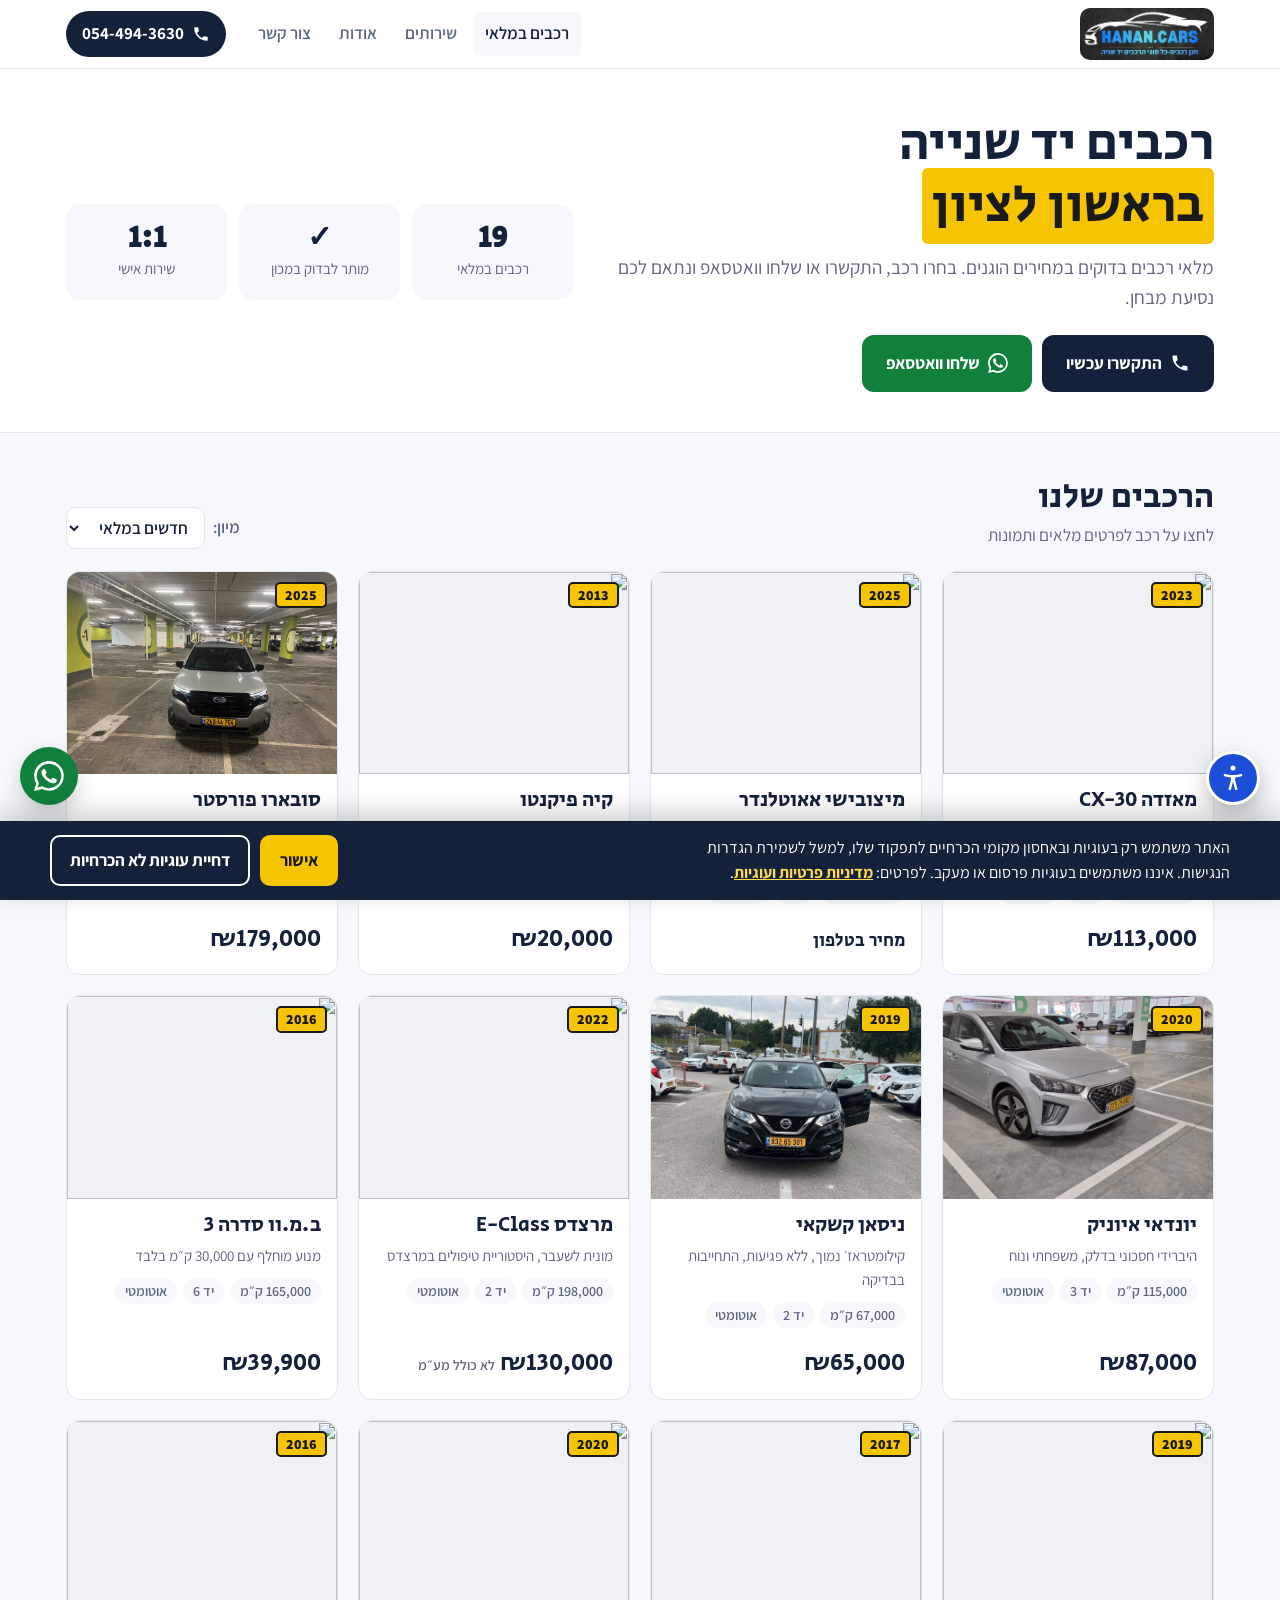
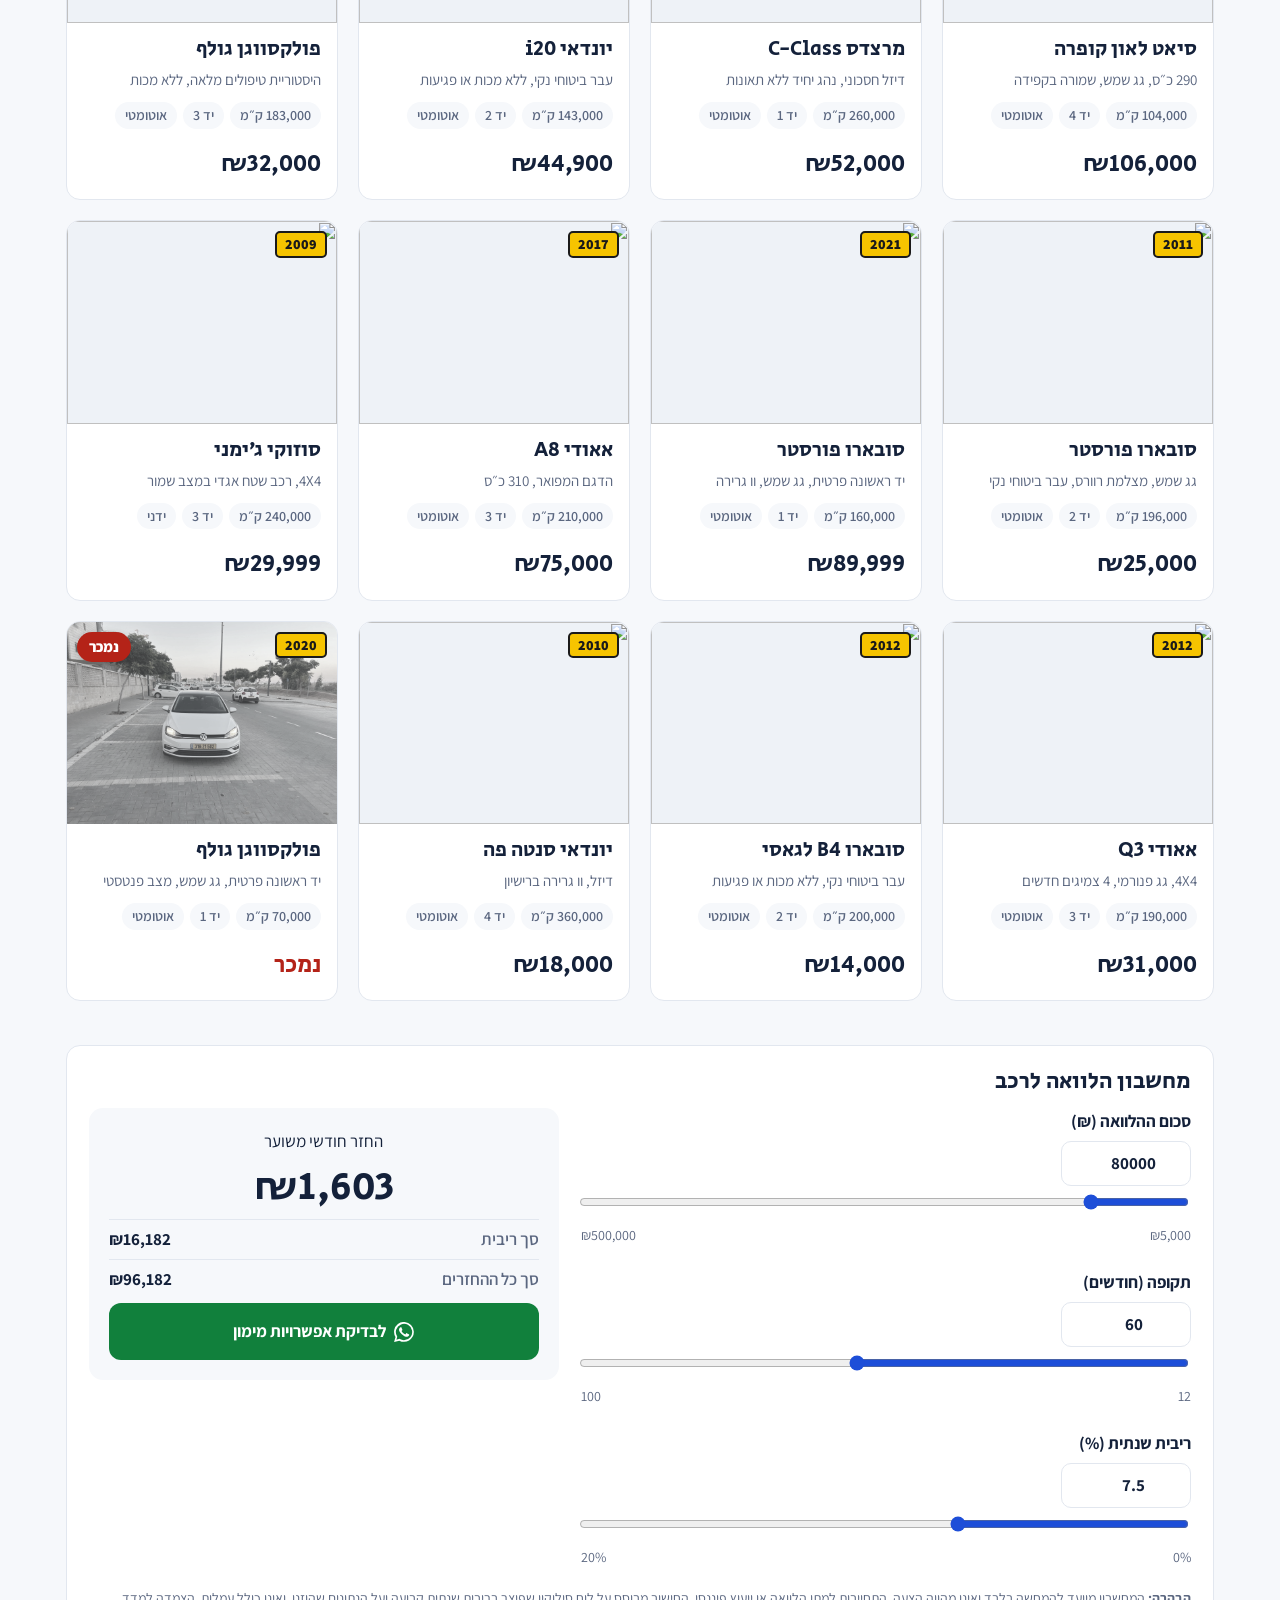
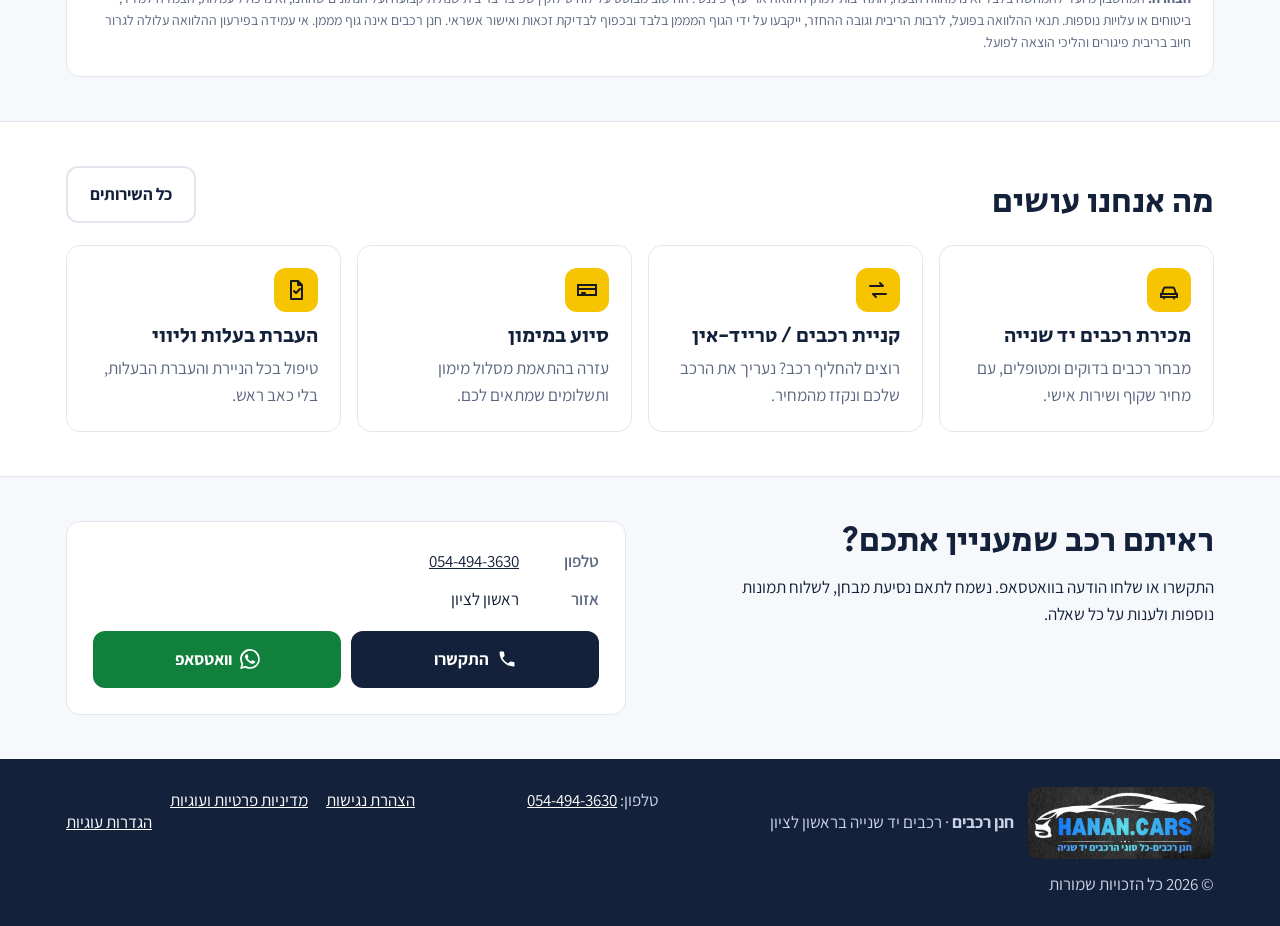
==== index.html @ 6c51843c "Sync with Yad2: add Mazda CX-30, Mitsubishi Outlander, Kia Picanto; Jimny photos; price updates; mar" ====
<!DOCTYPE html>
<html lang="he" dir="rtl">
<head>
<meta charset="utf-8">
<meta name="viewport" content="width=device-width, initial-scale=1, viewport-fit=cover">
<title>חנן רכבים</title>
<meta name="claude:viewport-fit-sides" content="cover">
<meta name="description" content="חנן רכבים – רכבים יד שנייה בראשון לציון. מלאי מתעדכן, מחירים הוגנים, שירות אישי. התקשרו 054-494-3630">
<link rel="preconnect" href="https://fonts.googleapis.com">
<link rel="preconnect" href="https://fonts.gstatic.com" crossorigin>
<link rel="stylesheet" href="https://fonts.googleapis.com/css2?family=Assistant:wght@400;600;700;800&family=Secular+One&display=swap">
<link rel="icon" href="images/icon.png">
<link rel="apple-touch-icon" href="images/icon.png">
<meta property="og:image" content="https://garagedoorconnect247.github.io/hanan-cars/images/logo.jpg">
<meta property="og:title" content="חנן רכבים – רכבים יד שנייה בראשון לציון">
<link rel="stylesheet" href="a11y.css?v=2">
<script>
/* החלת הגדרות נגישות שמורות לפני ציור הדף */
(function(){try{var s=JSON.parse(localStorage.getItem("hc-a11y")||"null");if(!s)return;var c=[];if(s.fs)c.push("a11y-fs-"+s.fs);if(s.color)c.push("a11y-"+s.color);["links","font","spacing","noanim","cursor"].forEach(function(k){if(s[k])c.push("a11y-"+k)});document.documentElement.className+=" "+c.join(" ");}catch(e){}})();
</script>
<style>
/* Layout: bright showroom — white lot, deep-blue text, Israeli-plate yellow as the one accent */
:root{
  --bg:#f6f8fb;
  --surface:#ffffff;
  --ink:#14213a;
  --muted:#5b6780;
  --line:#e2e7ef;
  --plate:#f6c400;
  --plate-ink:#1a1a1a;
  --blue:#1d4ed8;
  --wa:#11803c;
  --display:"Secular One","Assistant",Arial,sans-serif;
  --body:"Assistant",Arial,"Segoe UI",sans-serif;
  --radius:14px;
  color-scheme:light;
}
*{box-sizing:border-box}
html{scroll-behavior:smooth}
body{margin:0;background:var(--bg);color:var(--ink);font-family:var(--body);font-size:17px;line-height:1.6}
img{max-width:100%;display:block}
a{color:inherit}
.wrap{max-width:1180px;margin:0 auto;padding-left:max(16px,env(safe-area-inset-left,0px));padding-right:max(16px,env(safe-area-inset-right,0px))}
h1,h2,h3{font-family:var(--display);font-weight:400;line-height:1.2;text-wrap:balance;margin:0}
:focus-visible{outline:3px solid var(--blue);outline-offset:2px;border-radius:6px}

/* Header */
body::before{content:"";position:fixed;inset:0 0 auto;height:env(safe-area-inset-top,0px);z-index:30;background:var(--surface)}
.top{position:sticky;top:env(safe-area-inset-top,0px);z-index:20;background:var(--surface);border-bottom:1px solid var(--line)}
.top .wrap{display:flex;align-items:center;gap:20px;padding-block:8px}
.logo{display:flex;align-items:center;gap:10px;text-decoration:none}
.logo-img{height:52px;width:auto;border-radius:10px;display:block}
.foot-logo{height:72px;width:auto;border-radius:10px;display:block}
@media (max-width:420px){.logo-img{height:44px}}
.logo-mark{background:var(--plate);color:var(--plate-ink);border:2px solid var(--plate-ink);border-radius:6px;font-family:var(--display);font-size:20px;padding:2px 10px;line-height:1.3}
.logo-text{font-family:var(--display);font-size:22px}
nav.menu{display:flex;gap:4px;margin-inline-start:auto}
nav.menu a{text-decoration:none;padding:8px 12px;border-radius:8px;font-weight:600;color:var(--muted)}
nav.menu a:hover,nav.menu a.on{color:var(--ink);background:var(--bg)}
.top-call{display:inline-flex;align-items:center;gap:8px;text-decoration:none;font-weight:700;background:var(--ink);color:#fff;padding:9px 16px;border-radius:999px;white-space:nowrap}
.top-call span{direction:ltr;unicode-bidi:isolate}
@media (max-width:820px){
  nav.menu{display:none}
  .top-call{margin-inline-start:auto}
}

/* Mobile bottom nav */
.mnav{display:none}
@media (max-width:820px){
  .mnav{display:flex;position:fixed;inset:auto 0 0 0;z-index:20;background:var(--surface);border-top:1px solid var(--line);padding:8px max(12px,env(safe-area-inset-right,0px)) calc(8px + env(safe-area-inset-bottom,0px)) max(12px,env(safe-area-inset-left,0px));gap:8px}
  .mnav a{flex:1;text-align:center;text-decoration:none;font-weight:700;padding:11px 6px;border-radius:10px}
  body{padding-bottom:76px}
  .float-wa{display:none!important}
}

/* Buttons */
.btn{display:inline-flex;align-items:center;justify-content:center;gap:8px;font:inherit;font-weight:700;text-decoration:none;border-radius:12px;padding:13px 22px;border:2px solid transparent;cursor:pointer}
.btn-call{background:var(--ink);color:#fff}
.btn-wa{background:var(--wa);color:#fff}
.btn-ghost{border-color:var(--line);background:var(--surface)}
.btn svg{width:20px;height:20px;flex:none}

/* Hero */
.hero{background:var(--surface);border-bottom:1px solid var(--line)}
.hero .wrap{padding-block:44px 40px;display:grid;grid-template-columns:1.2fr 1fr;gap:32px;align-items:center}
.hero h1{font-size:clamp(32px,5vw,52px)}
.hero h1 mark{background:var(--plate);color:var(--plate-ink);padding:0 10px;border-radius:6px;box-decoration-break:clone;-webkit-box-decoration-break:clone}
.hero p{color:var(--muted);font-size:19px;max-width:34em;margin:14px 0 22px}
.hero-actions{display:flex;flex-wrap:wrap;gap:10px}
.facts{display:grid;grid-template-columns:repeat(3,1fr);gap:12px}
.fact{background:var(--bg);border-radius:var(--radius);padding:18px 14px;text-align:center}
.fact b{display:block;font-family:var(--display);font-size:30px;line-height:1.1}
.fact span{color:var(--muted);font-size:15px}
@media (max-width:820px){.hero .wrap{grid-template-columns:1fr;padding-block:28px}}

/* Section heads */
.sec{padding-block:44px}
.sec-head{display:flex;align-items:end;justify-content:space-between;gap:16px;flex-wrap:wrap;margin-bottom:22px}
.sec-head h2{font-size:clamp(26px,3.4vw,34px)}
.sec-head p{margin:4px 0 0;color:var(--muted)}
.sort{display:flex;align-items:center;gap:8px;color:var(--muted);font-weight:600}
.sort select{font:inherit;padding:8px 12px;border-radius:10px;border:1px solid var(--line);background:var(--surface);color:var(--ink)}

/* Car grid */
.grid{display:grid;grid-template-columns:repeat(auto-fill,minmax(270px,1fr));gap:20px}
.card{background:var(--surface);border:1px solid var(--line);border-radius:var(--radius);overflow:hidden;text-decoration:none;display:flex;flex-direction:column;transition:transform .15s,box-shadow .15s}
.card:hover{transform:translateY(-3px);box-shadow:0 12px 28px rgba(20,33,58,.10)}
.card-img{aspect-ratio:4/3;background:#eef2f7;position:relative;overflow:hidden}
.card-img img,.card-img svg{width:100%;height:100%;object-fit:cover}
.card-year{position:absolute;top:10px;right:10px;background:var(--plate);color:var(--plate-ink);border:2px solid var(--plate-ink);border-radius:5px;font-weight:800;font-size:14px;padding:0 8px}
.card-body{padding:14px 16px 16px;display:flex;flex-direction:column;gap:6px;flex:1}
.card h3{font-size:21px}
.card .short{color:var(--muted);font-size:15px;margin:0}
.card.sold .card-img img{filter:grayscale(.85);opacity:.75}
.sold-tag{position:absolute;top:10px;left:10px;background:#b42318;color:#fff;font-weight:800;font-size:15px;padding:3px 12px;border-radius:999px;box-shadow:0 2px 8px rgba(0,0,0,.2)}
.card.sold .price{color:#b42318}
.sold-banner{background:#fdecea;border:1px solid #f5c2bd;color:#7a1a12;border-radius:var(--radius);padding:14px 18px;font-weight:700;margin:0 0 16px}
.sold-banner a{color:inherit}
.specs-line{display:flex;flex-wrap:wrap;gap:6px;margin:4px 0}
.chip{background:var(--bg);border-radius:999px;padding:2px 10px;font-size:14px;font-weight:600;color:var(--muted)}
.price{font-family:var(--display);font-size:24px;margin-top:auto;padding-top:6px;font-variant-numeric:tabular-nums}
.price small{font-family:var(--body);font-size:14px;color:var(--muted);font-weight:600}

/* Services */
.svc{display:grid;grid-template-columns:repeat(auto-fit,minmax(230px,1fr));gap:16px}
.svc-item{background:var(--surface);border:1px solid var(--line);border-radius:var(--radius);padding:22px}
.svc-item h3{font-size:21px;margin-bottom:6px}
.svc-item p{margin:0;color:var(--muted)}
.svc-ico{width:44px;height:44px;border-radius:12px;background:var(--plate);display:grid;place-items:center;margin-bottom:12px}
.svc-ico svg{width:24px;height:24px}

/* About / contact */
.split{display:grid;grid-template-columns:1fr 1fr;gap:28px;align-items:start}
.split > *{min-width:0}
.panel{background:var(--surface);border:1px solid var(--line);border-radius:var(--radius);padding:26px}
.prose p{margin:0 0 14px;max-width:62ch}
.contact-list{list-style:none;margin:0 0 18px;padding:0;display:grid;gap:10px}
.contact-list li{display:flex;gap:10px;align-items:center}
.contact-list b{min-width:70px;color:var(--muted);font-weight:600}
.ltr{direction:ltr;unicode-bidi:isolate}
@media (max-width:820px){.split{grid-template-columns:1fr}}

/* Car page */
.crumbs{padding-block:18px 0;color:var(--muted);font-weight:600}
.crumbs a{text-decoration:underline;color:var(--blue)}
.car-actions{display:grid;grid-template-columns:1fr 1fr;gap:10px}
/* Gallery collage: big photo + two stacked */
.collage{display:grid;grid-template-columns:2fr 1fr;grid-template-rows:1fr 1fr;gap:8px;margin-top:14px;aspect-ratio:2.6/1;max-width:100%}
.collage button{border:0;padding:0;margin:0;border-radius:var(--radius);overflow:hidden;background:#eef2f7;cursor:zoom-in;position:relative;min-height:0}
.collage button:first-child{grid-row:1 / span 2}
.collage img,.collage svg{width:100%;height:100%;object-fit:cover}
.collage.one{grid-template-columns:1fr;grid-template-rows:1fr;aspect-ratio:16/9}
.collage.one button:first-child{grid-row:auto}
.collage.two{grid-template-rows:1fr}
.collage.two button:first-child{grid-row:auto}
.show-all{position:absolute;bottom:10px;right:10px;background:rgba(20,33,58,.85);color:#fff;font-weight:700;font-size:15px;padding:5px 12px;border-radius:8px}
@media (max-width:700px){
  .collage{grid-template-columns:1fr;grid-template-rows:auto;aspect-ratio:auto}
  .collage button:first-child{grid-row:auto;aspect-ratio:4/3}
  .collage button:not(:first-child){display:none}
  .collage .show-all{display:block}
}
/* Car layout */
.car{display:grid;grid-template-columns:minmax(0,1fr) 360px;gap:32px;padding-block:24px 56px;align-items:start}
.car > *{min-width:0}
.car-main{display:grid;gap:22px}
.car-title h1{font-size:clamp(28px,3.6vw,38px)}
.car-title p{margin:2px 0 0;font-size:19px;color:var(--muted)}
.keystats{display:grid;grid-template-columns:repeat(3,1fr);background:var(--surface);border:1px solid var(--line);border-radius:var(--radius);overflow:hidden}
.keystat{padding:16px 18px;border-inline-start:1px solid var(--line)}
.keystat:first-child{border-inline-start:0}
.keystat span{display:block;color:var(--muted);font-weight:600;font-size:15px}
.keystat b{display:block;font-size:24px;font-variant-numeric:tabular-nums}
.keystat small{color:var(--muted);font-size:14px}
.block{background:var(--surface);border:1px solid var(--line);border-radius:var(--radius);padding:22px}
.block h2{font-size:23px;margin-bottom:12px}
.desc p{margin:0;max-width:66ch;white-space:pre-line}
.perks{display:grid;gap:16px}
.perk{display:grid;grid-template-columns:44px 1fr;gap:12px;align-items:start}
.perk-ico{width:44px;height:44px;border-radius:12px;background:var(--plate);display:grid;place-items:center}
.perk-ico svg{width:22px;height:22px}
.perk b{display:block}
.perk p{margin:0;color:var(--muted)}
.details{display:grid;grid-template-columns:1fr 1fr;column-gap:32px}
.details div{display:flex;justify-content:space-between;gap:12px;padding:10px 0;border-bottom:1px solid var(--line);font-variant-numeric:tabular-nums}
.details dt{color:var(--muted);font-weight:600}
.details dd{margin:0;font-weight:700;text-align:end}
@media (max-width:560px){.details{grid-template-columns:1fr}.keystat{padding:12px}.keystat b{font-size:20px}}
.car-side{position:sticky;top:calc(env(safe-area-inset-top,0px) + 84px);display:grid;gap:14px;background:var(--surface);border:1px solid var(--line);border-radius:var(--radius);padding:24px;box-shadow:0 10px 30px rgba(20,33,58,.08)}
.car-price{font-family:var(--display);font-size:40px;line-height:1.1;font-variant-numeric:tabular-nums}
.car-side .btn{width:100%}
.dealer-line{text-align:center;color:var(--muted);font-weight:600;padding-top:6px;border-top:1px solid var(--line)}
@media (max-width:900px){.car{grid-template-columns:1fr}.car-side{position:static;order:-1}}
/* Loan calculator */
.calc{display:grid;grid-template-columns:minmax(0,1.3fr) minmax(0,1fr);gap:22px;align-items:start}
.calc-fields{display:grid;gap:18px}
.calc-field label{display:flex;justify-content:space-between;align-items:baseline;gap:10px;font-weight:700;margin-bottom:6px}
.calc-field .num{display:flex;align-items:center;gap:6px}
.calc-field input[type=number]{font:inherit;font-weight:700;width:130px;padding:8px 10px;border:1px solid var(--line);border-radius:10px;background:var(--surface);color:var(--ink);text-align:center;font-variant-numeric:tabular-nums}
.calc-field input[type=range]{width:100%;accent-color:var(--blue);height:28px}
.calc-field .range-ends{display:flex;justify-content:space-between;color:var(--muted);font-size:14px;font-variant-numeric:tabular-nums}
.calc-out{background:var(--bg);border-radius:var(--radius);padding:20px;display:grid;gap:10px;text-align:center}
.calc-out .big{font-family:var(--display);font-size:40px;line-height:1.1;font-variant-numeric:tabular-nums}
.calc-out dl{margin:0;display:grid;gap:6px;text-align:start}
.calc-out dl div{display:flex;justify-content:space-between;gap:10px;border-top:1px solid var(--line);padding-top:6px;font-variant-numeric:tabular-nums}
.calc-out dt{color:var(--muted);font-weight:600}
.calc-out dd{margin:0;font-weight:700}
.calc-note{margin:14px 0 0;color:var(--muted);font-size:14px;line-height:1.6;max-width:none}
.calc-err{color:#b42318;font-weight:700;font-size:15px;margin:4px 0 0}
@media (max-width:760px){.calc{grid-template-columns:1fr}}
/* Lightbox */
.lb{position:fixed;inset:0;z-index:50;background:rgba(8,12,22,.94);display:grid;grid-template-rows:auto 1fr auto;padding:calc(10px + env(safe-area-inset-top,0px)) max(10px,env(safe-area-inset-right,0px)) calc(10px + env(safe-area-inset-bottom,0px)) max(10px,env(safe-area-inset-left,0px));color:#fff}
.lb-top{display:flex;justify-content:space-between;align-items:center;font-weight:700}
.lb-stage{display:flex;align-items:center;justify-content:center;min-height:0;position:relative}
.lb-stage img{max-height:100%;max-width:100%;object-fit:contain;border-radius:8px}
.lb button{font:inherit;color:#fff;background:rgba(255,255,255,.14);border:0;border-radius:999px;cursor:pointer}
.lb-close{width:44px;height:44px;font-size:24px}
.lb-nav{position:absolute;top:50%;transform:translateY(-50%);width:48px;height:48px;font-size:26px}
.lb-prev{right:6px}.lb-next{left:6px}

.float-wa{position:fixed;bottom:calc(20px + env(safe-area-inset-bottom,0px));left:calc(20px + env(safe-area-inset-left,0px));z-index:15;width:58px;height:58px;border-radius:50%;background:var(--wa);display:grid;place-items:center;box-shadow:0 8px 20px rgba(0,0,0,.18)}
.float-wa svg{width:30px;height:30px}

footer{background:var(--ink);color:#c9d3e6}
footer .wrap{padding-block:28px;display:flex;flex-wrap:wrap;gap:12px 28px;justify-content:space-between}
footer a{color:#fff}
.empty{background:var(--surface);border:1px dashed var(--line);border-radius:var(--radius);padding:30px;text-align:center;color:var(--muted)}

@media (prefers-reduced-motion:reduce){*{transition:none!important;scroll-behavior:auto!important}}
</style>
</head>
<body>
<a class="skip-link" href="#app">דלג לתוכן הראשי</a>
<div id="liveRegion" class="sr-only" aria-live="polite" aria-atomic="true"></div>

<header class="top">
  <div class="wrap">
    <a class="logo" href="#home" aria-label="חנן רכבים – דף הבית">
      <img class="logo-img" src="images/logo.jpg" alt="חנן רכבים – HANAN.CARS" width="1160" height="450">
    </a>
    <nav class="menu" aria-label="תפריט ראשי">
      <a href="#home" data-nav="home">רכבים במלאי</a>
      <a href="#services" data-nav="services">שירותים</a>
      <a href="#about" data-nav="about">אודות</a>
      <a href="#contact" data-nav="contact">צור קשר</a>
    </nav>
    <a class="top-call" id="topCall" href="#" aria-label="התקשרו אלינו">
      <svg viewBox="0 0 24 24" width="18" height="18" fill="currentColor" aria-hidden="true"><path d="M6.6 10.8a15.1 15.1 0 0 0 6.6 6.6l2.2-2.2a1 1 0 0 1 1-.25 11.4 11.4 0 0 0 3.6.57 1 1 0 0 1 1 1V20a1 1 0 0 1-1 1A17 17 0 0 1 3 4a1 1 0 0 1 1-1h3.5a1 1 0 0 1 1 1c0 1.25.2 2.45.57 3.57a1 1 0 0 1-.25 1z"/></svg>
      <span id="topPhone"></span>
    </a>
  </div>
</header>

<main id="app" tabindex="-1"></main>

<footer>
  <div class="wrap">
    <div style="display:flex;align-items:center;gap:14px;flex-wrap:wrap"><img class="foot-logo" src="images/logo.jpg" alt="" width="1160" height="450"><div><strong id="fName"></strong> · רכבים יד שנייה ב<span id="fCity"></span></div></div>
    <div>טלפון: <a id="fPhone" class="ltr" href="#"></a></div>
    <nav class="foot-links" aria-label="מידע משפטי">
      <a href="#accessibility">הצהרת נגישות</a>
      <a href="#privacy">מדיניות פרטיות ועוגיות</a>
      <button type="button" onclick="window.hcShowCookieBar &amp;&amp; window.hcShowCookieBar()">הגדרות עוגיות</button>
    </nav>
    <div>© <span id="fYear"></span> כל הזכויות שמורות</div>
  </div>
</footer>

<a class="float-wa" id="floatWa" href="#" target="_blank" rel="noopener" aria-label="שלחו הודעת וואטסאפ">
  <svg viewBox="0 0 24 24" fill="#fff" aria-hidden="true"><path d="M17.5 14.4c-.3-.1-1.8-.9-2-1-.3-.1-.5-.1-.7.1-.2.3-.8 1-.9 1.2-.2.2-.3.2-.6.1a8.2 8.2 0 0 1-2.4-1.5 9 9 0 0 1-1.7-2.1c-.2-.3 0-.5.1-.6l.4-.5.3-.5v-.5c-.1-.1-.7-1.6-.9-2.2-.2-.6-.5-.5-.7-.5h-.6a1.1 1.1 0 0 0-.8.4 3.4 3.4 0 0 0-1 2.5 5.9 5.9 0 0 0 1.2 3.1 13.4 13.4 0 0 0 5.2 4.6c.7.3 1.3.5 1.7.6a4.2 4.2 0 0 0 1.9.1 3.1 3.1 0 0 0 2-1.4 2.5 2.5 0 0 0 .2-1.4c-.1-.1-.3-.2-.6-.3zM12 21.8a9.8 9.8 0 0 1-5-1.4l-.4-.2-3.7 1 1-3.6-.2-.4a9.8 9.8 0 1 1 8.3 4.6zm8.4-18.2A11.8 11.8 0 0 0 1.8 17.9L.1 24l6.3-1.6A11.8 11.8 0 0 0 23.8 12a11.7 11.7 0 0 0-3.4-8.4z"/></svg>
</a>

<nav class="mnav" aria-label="פעולות מהירות">
  <a id="mCall" class="btn-call" href="#">התקשרו</a>
  <a id="mWa" class="btn-wa" href="#" target="_blank" rel="noopener">וואטסאפ</a>
</nav>

<script src="cars.js?v=9"></script>
<script>
(function(){
  var B = BUSINESS;
  var tel = "tel:+" + B.phoneIntl;
  function waLink(text){ return "https://wa.me/" + B.phoneIntl + "?text=" + encodeURIComponent(text); }
  function priceText(c){ return c.price ? "₪" + fmt(c.price) : '<span style="font-size:.75em">מחיר בטלפון</span>'; }
  function inStock(){ return CARS.filter(function(c){ return !c.sold; }).length; }
  function fmt(n){ return Number(n).toLocaleString("he-IL"); }
  function esc(s){ return String(s == null ? "" : s).replace(/[&<>"']/g, function(c){ return {"&":"&amp;","<":"&lt;",">":"&gt;",'"':"&quot;","'":"&#39;"}[c]; }); }

  var ICON_CALL = '<svg viewBox="0 0 24 24" fill="currentColor" aria-hidden="true"><path d="M6.6 10.8a15.1 15.1 0 0 0 6.6 6.6l2.2-2.2a1 1 0 0 1 1-.25 11.4 11.4 0 0 0 3.6.57 1 1 0 0 1 1 1V20a1 1 0 0 1-1 1A17 17 0 0 1 3 4a1 1 0 0 1 1-1h3.5a1 1 0 0 1 1 1c0 1.25.2 2.45.57 3.57a1 1 0 0 1-.25 1z"/></svg>';
  var ICON_WA = document.querySelector("#floatWa svg").outerHTML.replace('fill="#fff"','fill="currentColor"');

  // Placeholder drawing for a car with no photos yet
  function placeholder(c){
    return '<svg viewBox="0 0 400 300" role="img" aria-label="אין עדיין תמונה לרכב זה">' +
      '<rect width="400" height="300" fill="#eef2f7"/>' +
      '<path d="M70 190 q8-46 52-52 l40-34 q14-10 34-10 h56 q22 0 36 16 l30 30 q42 4 50 30 v20 h-298z" fill="#cfd8e6"/>' +
      '<path d="M172 108 h40 v34 h-72z M222 108 h30 q14 0 24 12 l20 22 h-74z" fill="#ffffff" opacity=".8"/>' +
      '<circle cx="128" cy="200" r="26" fill="#14213a"/><circle cx="128" cy="200" r="11" fill="#cfd8e6"/>' +
      '<circle cx="290" cy="200" r="26" fill="#14213a"/><circle cx="290" cy="200" r="11" fill="#cfd8e6"/>' +
      '<rect x="150" y="238" width="100" height="26" rx="4" fill="#f6c400" stroke="#1a1a1a" stroke-width="2"/>' +
      '<text x="200" y="257" text-anchor="middle" font-family="Assistant,Arial" font-weight="800" font-size="15" fill="#1a1a1a">תמונה בקרוב</text>' +
    '</svg>';
  }
  function cover(c){ return c.images && c.images.length ? '<img referrerpolicy="no-referrer" src="' + esc(c.images[0]) + '" alt="" loading="lazy">' : placeholder(c); }

  // Static bits
  document.getElementById("topCall").href = tel;
  document.getElementById("topPhone").textContent = B.phone;
  document.getElementById("mCall").href = tel;
  document.getElementById("mWa").href = waLink("שלום, הגעתי מהאתר של " + B.name);
  document.getElementById("floatWa").href = waLink("שלום, הגעתי מהאתר של " + B.name);
  document.getElementById("fName").textContent = B.name;
  document.getElementById("fCity").textContent = B.city;
  var fp = document.getElementById("fPhone"); fp.textContent = B.phone; fp.href = tel;
  document.getElementById("fYear").textContent = new Date().getFullYear();

  var app = document.getElementById("app");
  var sortMode = "new";

  function sorted(){
    var list = CARS.slice();
    if (sortMode === "low") list.sort(function(a,b){ return (a.price || 1e12) - (b.price || 1e12); });
    else if (sortMode === "high") list.sort(function(a,b){ return (b.price || 0) - (a.price || 0); });
    else if (sortMode === "year") list.sort(function(a,b){ return b.year - a.year; });
    return list.filter(function(c){ return !c.sold; }).concat(list.filter(function(c){ return c.sold; }));
  }

  function cardHTML(c){
    return '<a class="card' + (c.sold ? ' sold' : '') + '" href="#car-' + esc(c.id) + '">' +
      '<div class="card-img">' + cover(c) + '<span class="card-year">' + esc(c.year) + '</span>' + (c.sold ? '<span class="sold-tag">נמכר</span>' : '') + '</div>' +
      '<div class="card-body">' +
        '<h3>' + esc(c.title) + '</h3>' +
        '<p class="short">' + esc(c.short) + '</p>' +
        '<div class="specs-line">' +
          '<span class="chip">' + fmt(c.km) + ' ק״מ</span>' +
          '<span class="chip">יד ' + esc(c.hand) + '</span>' +
          '<span class="chip">' + esc(c.gearbox) + '</span>' +
        '</div>' +
        '<div class="price">' + (c.sold ? 'נמכר' : priceText(c) + (c.priceNote ? ' <small>' + esc(c.priceNote) + '</small>' : '')) + '</div>' +
      '</div></a>';
  }

  function servicesHTML(){
    var items = [
      ["מכירת רכבים יד שנייה","מבחר רכבים בדוקים ומטופלים, עם מחיר שקוף ושירות אישי.",'<path d="M5 16l1.5-5A2 2 0 0 1 8.4 9.5h7.2a2 2 0 0 1 1.9 1.5L19 16M4 16h16v3H4zM7 19v1.5M17 19v1.5" stroke="#1a1a1a" stroke-width="2" fill="none" stroke-linecap="round"/>'],
      ["קניית רכבים / טרייד-אין","רוצים להחליף רכב? נעריך את הרכב שלכם ונקזז מהמחיר.",'<path d="M4 8h13l-3-3M20 16H7l3 3" stroke="#1a1a1a" stroke-width="2" fill="none" stroke-linecap="round" stroke-linejoin="round"/>'],
      ["סיוע במימון","עזרה בהתאמת מסלול מימון ותשלומים שמתאים לכם.",'<path d="M3 7h18v10H3zM3 11h18M7 15h3" stroke="#1a1a1a" stroke-width="2" fill="none" stroke-linecap="round"/>'],
      ["העברת בעלות וליווי","טיפול בכל הניירת והעברת הבעלות, בלי כאב ראש.",'<path d="M7 3h7l4 4v14H7zM14 3v4h4M10 13l2 2 4-4" stroke="#1a1a1a" stroke-width="2" fill="none" stroke-linecap="round" stroke-linejoin="round"/>']
    ];
    return '<div class="svc">' + items.map(function(i){
      return '<div class="svc-item"><div class="svc-ico"><svg viewBox="0 0 24 24" aria-hidden="true">' + i[2] + '</svg></div><h3>' + i[0] + '</h3><p>' + i[1] + '</p></div>';
    }).join("") + '</div>';
  }

  function contactHTML(){
    return '<section class="sec" id="contactSec"><div class="wrap"><div class="split">' +
      '<div class="prose"><h2 style="font-size:clamp(26px,3.4vw,34px);margin-bottom:12px">ראיתם רכב שמעניין אתכם?</h2>' +
        '<p>התקשרו או שלחו הודעה בוואטסאפ. נשמח לתאם נסיעת מבחן, לשלוח תמונות נוספות ולענות על כל שאלה.</p></div>' +
      '<div class="panel"><ul class="contact-list">' +
        '<li><b>טלפון</b><a class="ltr" href="' + tel + '">' + esc(B.phone) + '</a></li>' +
        '<li><b>אזור</b><span>' + esc(B.city) + '</span></li>' +
      '</ul><div class="car-actions">' +
        '<a class="btn btn-call" href="' + tel + '">' + ICON_CALL + 'התקשרו</a>' +
        '<a class="btn btn-wa" target="_blank" rel="noopener" href="' + waLink("שלום, הגעתי מהאתר של " + B.name) + '">' + ICON_WA + 'וואטסאפ</a>' +
      '</div></div>' +
    '</div></div></section>';
  }

  function aboutText(){
    return '<p>' + esc(B.name) + ' הוא מגרש רכבים משפחתי ב' + esc(B.city) + '. אנחנו מאמינים בעסקה פשוטה וישרה: רכבים שמטופלים כמו שצריך, מחיר ברור מראש, ותשובה אמיתית לכל שאלה.</p>' +
      '<p>כל רכב במלאי עובר בדיקה לפני שהוא עולה למכירה, ואתם מוזמנים להביא אותו לבדיקה במכון לפי בחירתכם. אצלנו מדברים ישירות עם חנן, בלי מוקדים ובלי סיבובים.</p>';
  }


  // ===== מחשבון הלוואה (לוח שפיצר) =====
  var CALC_DEFAULT = { amount: 80000, months: 60, rate: 7.5 };
  function calcBlock(price, carName){
    var amt = price ? Math.round(price * 0.8 / 1000) * 1000 : CALC_DEFAULT.amount;
    amt = Math.min(Math.max(amt, 5000), 500000);
    return '<section class="block" aria-labelledby="calcTitle" data-car="' + esc(carName || "") + '">' +
      '<h2 id="calcTitle">מחשבון הלוואה לרכב</h2>' +
      '<div class="calc">' +
        '<div class="calc-fields">' +
          field("calcAmount", "סכום ההלוואה (₪)", amt, 5000, 500000, 1000, "₪5,000", "₪500,000") +
          field("calcMonths", "תקופה (חודשים)", CALC_DEFAULT.months, 12, 100, 1, "12", "100") +
          field("calcRate", "ריבית שנתית (%)", CALC_DEFAULT.rate, 0, 20, 0.1, "0%", "20%") +
        '</div>' +
        '<div class="calc-out">' +
          '<div>החזר חודשי משוער</div>' +
          '<div class="big" id="calcMonthly" aria-live="polite" aria-atomic="true">—</div>' +
          '<dl><div><dt>סך ריבית</dt><dd id="calcInterest">—</dd></div><div><dt>סך כל ההחזרים</dt><dd id="calcTotal">—</dd></div></dl>' +
          '<a class="btn btn-wa" id="calcWa" target="_blank" rel="noopener" href="#">' + ICON_WA + 'לבדיקת אפשרויות מימון</a>' +
        '</div>' +
      '</div>' +
      '<p class="calc-note"><strong>הבהרה:</strong> המחשבון מיועד להמחשה בלבד ואינו מהווה הצעה, התחייבות למתן הלוואה או ייעוץ פיננסי. החישוב מבוסס על לוח סילוקין שפיצר בריבית שנתית קבועה ועל הנתונים שהוזנו, ואינו כולל עמלות, הצמדה למדד, ביטוחים או עלויות נוספות. תנאי ההלוואה בפועל, לרבות הריבית וגובה ההחזר, ייקבעו על ידי הגוף המממן בלבד ובכפוף לבדיקת זכאות ואישור אשראי. ' + esc(B.name) + ' אינה גוף מממן. אי עמידה בפירעון ההלוואה עלולה לגרור חיוב בריבית פיגורים והליכי הוצאה לפועל.</p>' +
    '</section>';
  }
  function field(id, label, val, min, max, step, lo, hi){
    return '<div class="calc-field">' +
      '<label for="' + id + '"><span>' + label + '</span></label>' +
      '<div class="num"><input type="number" id="' + id + '" inputmode="decimal" min="' + min + '" max="' + max + '" step="' + step + '" value="' + val + '" aria-describedby="' + id + 'Err"></div>' +
      '<input type="range" id="' + id + 'Range" min="' + min + '" max="' + max + '" step="' + step + '" value="' + val + '" aria-label="' + label + ' – מחוון" tabindex="-1">' +
      '<div class="range-ends" aria-hidden="true"><span>' + lo + '</span><span>' + hi + '</span></div>' +
      '<p class="calc-err" id="' + id + 'Err" role="alert"></p>' +
    '</div>';
  }
  function bindCalc(){
    var box = app.querySelector('[aria-labelledby="calcTitle"]');
    if (!box) return;
    var ids = ["calcAmount","calcMonths","calcRate"];
    var limits = { calcAmount:[5000,500000,"סכום הלוואה"], calcMonths:[12,100,"תקופה בחודשים"], calcRate:[0,20,"ריבית שנתית"] };
    function val(id){ return parseFloat(document.getElementById(id).value); }
    function money(n){ return "₪" + Math.round(n).toLocaleString("he-IL"); }
    function calc(){
      var ok = true;
      ids.forEach(function(id){
        var v = val(id), L = limits[id], err = document.getElementById(id + "Err"), inp = document.getElementById(id);
        if (isNaN(v) || v < L[0] || v > L[1]){ ok = false; err.textContent = "יש להזין " + L[2] + " בין " + L[0].toLocaleString("he-IL") + " ל-" + L[1].toLocaleString("he-IL") + "."; inp.setAttribute("aria-invalid","true"); }
        else { err.textContent = ""; inp.removeAttribute("aria-invalid"); }
      });
      var out = document.getElementById("calcMonthly"), ti = document.getElementById("calcInterest"), tt = document.getElementById("calcTotal");
      if (!ok){ out.textContent = "—"; ti.textContent = "—"; tt.textContent = "—"; return; }
      var P = val("calcAmount"), n = Math.round(val("calcMonths")), r = val("calcRate") / 100 / 12;
      var m = r === 0 ? P / n : P * r / (1 - Math.pow(1 + r, -n));
      out.textContent = money(m); tt.textContent = money(m * n); ti.textContent = money(m * n - P);
      var car = box.getAttribute("data-car");
      document.getElementById("calcWa").href = waLink("שלום, " + (car ? "לגבי " + car + " – " : "") + "אשמח לבדוק אפשרויות מימון: הלוואה של " + money(P) + " ל-" + n + " חודשים.");
    }
    ids.forEach(function(id){
      var num = document.getElementById(id), rng = document.getElementById(id + "Range");
      num.addEventListener("input", function(){ if (num.value !== "") rng.value = num.value; calc(); });
      rng.addEventListener("input", function(){ num.value = rng.value; calc(); });
    });
    calc();
  }

  function renderHome(){
    var list = sorted();
    app.innerHTML =
      '<section class="hero"><div class="wrap">' +
        '<div><h1>רכבים יד שנייה <mark>ב' + esc(B.city) + '</mark></h1>' +
          '<p>מלאי רכבים בדוקים במחירים הוגנים. בחרו רכב, התקשרו או שלחו וואטסאפ ונתאם לכם נסיעת מבחן.</p>' +
          '<div class="hero-actions"><a class="btn btn-call" href="' + tel + '">' + ICON_CALL + 'התקשרו עכשיו</a>' +
          '<a class="btn btn-wa" target="_blank" rel="noopener" href="' + waLink("שלום, הגעתי מהאתר של " + B.name) + '">' + ICON_WA + 'שלחו וואטסאפ</a></div></div>' +
        '<div class="facts">' +
          '<div class="fact"><b>' + inStock() + '</b><span>רכבים במלאי</span></div>' +
          '<div class="fact"><b>✓</b><span>מותר לבדוק במכון</span></div>' +
          '<div class="fact"><b>1:1</b><span>שירות אישי</span></div>' +
        '</div>' +
      '</div></section>' +
      '<section class="sec" id="cars"><div class="wrap">' +
        '<div class="sec-head"><div><h2>הרכבים שלנו</h2><p>לחצו על רכב לפרטים מלאים ותמונות</p></div>' +
          '<label class="sort" for="sortSel">מיון:<select id="sortSel">' +
            '<option value="new">חדשים במלאי</option><option value="low">מחיר: מהנמוך</option><option value="high">מחיר: מהגבוה</option><option value="year">שנתון: מהחדש</option>' +
          '</select></label></div>' +
        (list.length ? '<div class="grid">' + list.map(cardHTML).join("") + '</div>' : '<div class="empty">המלאי מתעדכן. התקשרו לשמוע על רכבים שבדרך.</div>') +
      '</div></section>' +
      '<section class="sec" style="padding-top:0"><div class="wrap">' + calcBlock(null, "") + '</div></section>' +
      '<section class="sec" style="background:var(--surface);border-block:1px solid var(--line)"><div class="wrap">' +
        '<div class="sec-head"><div><h2>מה אנחנו עושים</h2></div><a class="btn btn-ghost" href="#services">כל השירותים</a></div>' +
        servicesHTML() +
      '</div></section>' +
      contactHTML();
    bindCalc();
    var sel = document.getElementById("sortSel");
    sel.value = sortMode;
    sel.addEventListener("change", function(){ sortMode = sel.value; renderHome(); document.getElementById("cars").scrollIntoView(); });
  }

  function renderCar(id){
    var c = CARS.filter(function(x){ return x.id === id; })[0];
    if (!c){ app.innerHTML = '<div class="wrap sec"><div class="empty">הרכב הזה כבר נמכר או לא נמצא. <a href="#home">לכל הרכבים במלאי</a></div></div>'; return; }
    var imgs = c.images || [];
    var name = c.title + (c.trim ? " " + c.trim : "") + " " + c.year;
    var msg = c.sold ? "שלום, ראיתי באתר את ה" + name + " שנמכר. יש לכם רכב דומה?" : "שלום, אני מתעניין ב" + name + (c.price ? " (₪" + fmt(c.price) + ")" : "") + " שראיתי באתר";
    var tradeMsg = "שלום, אני מתעניין ב" + name + " ורוצה לברר על טרייד אין לרכב שלי";
    function has(v){ return v !== undefined && v !== null && v !== "" && !(Array.isArray(v) && !v.length); }

    // Gallery
    var gallery;
    if (!imgs.length){
      gallery = '<div class="collage one"><button type="button" tabindex="-1" style="cursor:default">' + placeholder(c) + '</button></div>';
    } else {
      var shown = imgs.slice(0, 3);
      var cls = shown.length === 1 ? " one" : shown.length === 2 ? " two" : "";
      gallery = '<div class="collage' + cls + '">' + shown.map(function(src, i){
        var label = (i === shown.length - 1 && imgs.length > 1) ? '<span class="show-all">הצגת ' + imgs.length + ' תמונות</span>' : '';
        return '<button type="button" data-i="' + i + '" aria-label="פתיחת תמונה ' + (i+1) + '"><img referrerpolicy="no-referrer" src="' + esc(src) + '" alt="' + esc(c.title) + ' – תמונה ' + (i+1) + '"' + (i ? ' loading="lazy"' : '') + '>' + label + '</button>';
      }).join("") + '</div>';
    }

    // Key stats
    var stats = '<div class="keystats">' +
      '<div class="keystat"><span>שנה</span><b>' + esc(c.year) + '</b>' + (has(c.roadDate) ? '<small>עלייה לכביש ' + esc(c.roadDate) + '</small>' : '') + '</div>' +
      '<div class="keystat"><span>ק״מ</span><b>' + fmt(c.km) + '</b>' + (has(c.kmLastTest) ? '<small>בטסט האחרון ' + fmt(c.kmLastTest) + '</small>' : '') + '</div>' +
      '<div class="keystat"><span>יד</span><b>' + esc(c.hand) + '</b></div>' +
    '</div>';

    // Perks
    var ICO_SHIELD = '<path d="M12 3l7 3v6c0 4.5-3 7.5-7 9-4-1.5-7-4.5-7-9V6z" stroke="#1a1a1a" stroke-width="2" fill="none" stroke-linejoin="round"/>';
    var ICO_WRENCH = '<path d="M14.5 6.5a4 4 0 0 0 5 5L12 19a2.1 2.1 0 0 1-3-3l7.5-7.5a4 4 0 0 0-2-2z" stroke="#1a1a1a" stroke-width="2" fill="none" stroke-linejoin="round"/>';
    var ICO_CARD = '<path d="M3 6h18v12H3zM3 10h18" stroke="#1a1a1a" stroke-width="2" fill="none"/>';
    var perks = [];
    if (has(c.warranty)) perks.push(["אחריות", c.warranty, ICO_SHIELD]);
    if (has(c.treatments)) perks.push(["טיפולים", c.treatments.join(" · "), ICO_WRENCH]);
    if (has(c.services)) perks.push(["שירות", c.services.join(" · "), ICO_CARD]);
    var perksHTML = perks.length ? '<section class="block"><h2>הטבות מיוחדות</h2><div class="perks">' + perks.map(function(p){
      return '<div class="perk"><div class="perk-ico"><svg viewBox="0 0 24 24" aria-hidden="true">' + p[2] + '</svg></div><div><b>' + p[0] + '</b><p>' + esc(p[1]) + '</p></div></div>';
    }).join("") + '</div></section>' : '';

    // Details
    var rows = [["טסט עד",c.test],["תאריך טסט אחרון",c.lastTest],["צבע",c.color],["בעלות מקורית",c.ownership],["תיבת הילוכים",c.gearbox],["סוג מנוע",c.fuel],["מרכב",c.body],["מושבים",c.seats],["כוח סוס",c.hp],["נפח מנוע",c.engine],["צריכת דלק משולבת",c.consumption],["קיבולת סוללה (קוט״ש)",c.battery],["שינויים מהדגם המקורי",c.changes]]
      .filter(function(r){ return has(r[1]); });
    var detailsHTML = rows.length ? '<section class="block"><h2>פרטים נוספים</h2><dl class="details">' + rows.map(function(r){ return '<div><dt>' + r[0] + '</dt><dd>' + esc(r[1]) + '</dd></div>'; }).join("") + '</dl></section>' : '';

    app.innerHTML =
      '<div class="wrap"><div class="crumbs"><a href="#home">רכבים במלאי</a> › ' + esc(c.title) + '</div>' +
      (c.sold ? '<div class="sold-banner" role="status">הרכב הזה נמכר. מחפשים רכב דומה? דברו איתנו או <a href="#home">ראו את הרכבים במלאי</a>.</div>' : '') +
      gallery +
      '<div class="car">' +
        '<div class="car-main">' +
          '<div class="car-title"><h1>' + esc(c.title) + '</h1>' + (has(c.trim) ? '<p>' + esc(c.trim) + '</p>' : '') + '</div>' +
          stats +
          (has(c.description) ? '<section class="block desc"><h2>על הרכב</h2><p>' + esc(c.description) + '</p></section>' : '') +
          perksHTML + detailsHTML + (c.sold ? '' : calcBlock(c.price, c.title + " " + c.year)) +
        '</div>' +
        '<aside class="car-side">' +
          '<div class="car-price">' + (c.sold ? '<span style="color:#b42318">נמכר</span>' : priceText(c)) + (c.priceNote ? '<small style="display:block;font-family:var(--body);font-size:15px;color:var(--muted)">' + esc(c.priceNote) + '</small>' : '') + '</div>' +
          '<a class="btn btn-wa" target="_blank" rel="noopener" href="' + waLink(msg) + '">' + ICON_WA + (c.sold ? 'מחפשים רכב דומה? וואטסאפ' : 'יצירת קשר בוואטסאפ') + '</a>' +
          '<a class="btn btn-call" href="' + tel + '">' + ICON_CALL + '<span>התקשרו <span class="ltr">' + esc(B.phone) + '</span></span></a>' +
          '<a class="btn btn-ghost" target="_blank" rel="noopener" href="' + waLink(tradeMsg) + '">טרייד אין</a>' +
          '<div class="dealer-line">' + esc(B.name) + ' · ' + esc(B.city) + '</div>' +
        '</aside>' +
      '</div></div>';
    document.getElementById("mWa").href = waLink(msg);
    bindCalc();
    document.title = c.title + " " + c.year + " | " + B.name;

    app.querySelectorAll(".collage button[data-i]").forEach(function(b){
      b.addEventListener("click", function(){ openLightbox(imgs, +b.dataset.i, c.title); });
    });
  }

  function openLightbox(imgs, start, title){
    var i = start; var prevFocus = document.activeElement;
    var lb = document.createElement("div");
    lb.className = "lb"; lb.setAttribute("role","dialog"); lb.setAttribute("aria-modal","true"); lb.setAttribute("aria-label","תמונות " + title);
    lb.innerHTML = '<div class="lb-top"><span class="lb-count"></span><button type="button" class="lb-close" aria-label="סגירה">×</button></div>' +
      '<div class="lb-stage"><img alt="" referrerpolicy="no-referrer"><button type="button" class="lb-nav lb-prev" aria-label="התמונה הקודמת">›</button><button type="button" class="lb-nav lb-next" aria-label="התמונה הבאה">‹</button></div><div></div>';
    document.body.appendChild(lb);
    document.body.style.overflow = "hidden";
    var img = lb.querySelector("img"), count = lb.querySelector(".lb-count");
    function show(){ img.src = imgs[i]; img.alt = title + " – תמונה " + (i+1); count.textContent = (i+1) + " / " + imgs.length; }
    function go(d){ i = (i + d + imgs.length) % imgs.length; show(); }
    function close(){ document.removeEventListener("keydown", key); lb.remove(); document.body.style.overflow = ""; if (prevFocus && prevFocus.focus) prevFocus.focus(); }
    function key(e){ if (e.key === "Tab"){ var f = [].slice.call(lb.querySelectorAll("button")).filter(function(b){ return !b.hidden; }); var k = f.indexOf(document.activeElement); e.preventDefault(); f[(k + (e.shiftKey ? -1 : 1) + f.length) % f.length].focus(); return; } if (e.key === "Escape") close(); else if (e.key === "ArrowLeft") go(1); else if (e.key === "ArrowRight") go(-1); }
    lb.querySelector(".lb-close").onclick = close;
    lb.querySelector(".lb-prev").onclick = function(){ go(-1); };
    lb.querySelector(".lb-next").onclick = function(){ go(1); };
    lb.addEventListener("click", function(e){ if (e.target === lb || e.target.classList.contains("lb-stage")) close(); });
    var sx = null;
    lb.addEventListener("touchstart", function(e){ sx = e.touches[0].clientX; }, {passive:true});
    lb.addEventListener("touchend", function(e){ if (sx === null) return; var dx = e.changedTouches[0].clientX - sx; if (Math.abs(dx) > 40) go(dx > 0 ? 1 : -1); sx = null; });
    document.addEventListener("keydown", key);
    if (imgs.length < 2) lb.querySelectorAll(".lb-nav").forEach(function(b){ b.hidden = true; });
    show();
    lb.querySelector(".lb-close").focus();
  }

  function renderServices(){
    app.innerHTML = '<section class="sec"><div class="wrap"><div class="sec-head"><div><h2>השירותים שלנו</h2><p>הכול במקום אחד, מהבחירה ועד העברת הבעלות</p></div></div>' + servicesHTML() + '</div></section>' + contactHTML();
  }
  function renderAbout(){
    app.innerHTML = '<section class="sec"><div class="wrap"><div class="split"><div class="prose"><h2 style="font-size:clamp(26px,3.4vw,34px);margin-bottom:14px">אודות ' + esc(B.name) + '</h2>' + aboutText() + '</div>' +
      '<div class="panel"><div class="facts"><div class="fact"><b>' + inStock() + '</b><span>רכבים במלאי</span></div><div class="fact"><b>✓</b><span>בדיקה במכון</span></div><div class="fact"><b>1:1</b><span>שירות אישי</span></div></div></div>' +
      '</div></div></section>' + contactHTML();
  }


  var UPDATED = "18/10/2026";
  function renderAccessibility(){
    app.innerHTML = '<section class="sec"><div class="wrap doc">' +
      '<h1>הצהרת נגישות</h1><p class="meta">עודכנה לאחרונה: ' + UPDATED + '</p>' +
      '<p>' + esc(B.name) + ' רואה חשיבות רבה במתן שירות שוויוני לכל הלקוחות, ובכלל זה לאנשים עם מוגבלות. השקענו מאמצים כדי שהאתר יהיה נוח, ברור ושמיש לכולם.</p>' +
      '<h2>רמת הנגישות</h2>' +
      '<p>האתר הונגש בהתאם לתקנות שוויון זכויות לאנשים עם מוגבלות (התאמות נגישות לשירות), התשע״ג-2013, ולתקן הישראלי ת״י 5568, המבוסס על הנחיות WCAG 2.0, ברמה AA.</p>' +
      '<h2>מה עשינו כדי להנגיש את האתר</h2><ul>' +
        '<li>האתר מותאם לשימוש במקלדת בלבד, עם סימון ברור של הרכיב שבפוקוס.</li>' +
        '<li>קישור „דלג לתוכן הראשי” בתחילת כל עמוד.</li>' +
        '<li>מבנה כותרות ואזורי עמוד (כותרת, ניווט, תוכן, תחתית) המזוהים על ידי קוראי מסך.</li>' +
        '<li>טקסט חלופי לתמונות ולכפתורים שאין בהם טקסט.</li>' +
        '<li>ניגודיות צבעים של 4.5:1 לפחות בין טקסט לרקע.</li>' +
        '<li>קישורים שנפתחים בחלון חדש מסומנים לקוראי מסך.</li>' +
        '<li>האתר מותאם לתצוגה בטלפונים ובמחשבים, ומאפשר הגדלה של עד 200% בלי לאבד תוכן.</li>' +
        '<li>האתר מכבד את הגדרת „הפחתת תנועה” של מערכת ההפעלה.</li>' +
      '</ul>' +
      '<h2>תפריט הנגישות</h2>' +
      '<p>בכל עמוד יש כפתור נגישות (סמל האדם הכחול בפינת המסך). אפשר לפתוח אותו גם בקיצור המקלדת Alt+A. בתפריט אפשר:</p><ul>' +
        '<li>להגדיל את הטקסט בארבע רמות.</li><li>להפעיל ניגודיות גבוהה, היפוך צבעים או גווני אפור.</li>' +
        '<li>להדגיש את כל הקישורים.</li><li>לעבור לגופן קריא ולהגדיל את הריווח בין השורות.</li>' +
        '<li>לעצור אנימציות.</li><li>להגדיל את סמן העכבר.</li><li>לאפס את כל ההגדרות.</li>' +
      '</ul><p>ההגדרות נשמרות בדפדפן שלכם לביקור הבא.</p>' +
      '<h2>הסתייגויות</h2>' +
      '<p>אנחנו ממשיכים לשפר את נגישות האתר. ייתכן שיימצאו בו רכיבים שעדיין אינם נגישים במלואם, למשל:</p><ul>' +
        '<li>חלק מתמונות הרכבים מגיעות מאתר יד2 ומתוארות לפי שם הרכב בלבד.</li>' +
        '<li>שירותים חיצוניים שהאתר מקשר אליהם, כמו וואטסאפ, אינם בשליטתנו.</li>' +
      '</ul><p>אם נתקלתם בבעיה, נשמח שתספרו לנו ונטפל בה בהקדם.</p>' +
      '<h2>הסדרי נגישות במגרש</h2>' +
      '<p>למידע על הסדרי הנגישות הפיזיים במגרש ב' + esc(B.city) + ' ולתיאום הגעה, אפשר לפנות אלינו בטלפון.</p>' +
      '<h2>פנייה לרכז הנגישות</h2>' +
      '<div class="contact-card"><p style="margin:0 0 6px"><strong>רכז הנגישות:</strong> חנן</p>' +
        '<p style="margin:0 0 6px"><strong>טלפון:</strong> <a class="ltr" href="' + tel + '">' + esc(B.phone) + '</a></p>' +
        '<p style="margin:0"><strong>וואטסאפ:</strong> <a target="_blank" rel="noopener" href="' + waLink("שלום, אני פונה בנושא נגישות האתר") + '">שליחת הודעה</a></p></div>' +
      '<p>כדי שנוכל לטפל בפנייה, נשמח לקבל תיאור של הבעיה, את העמוד שבו נתקלתם בה ואת סוג הדפדפן או הטכנולוגיה המסייעת שבה השתמשתם.</p>' +
    '</div></section>';
  }
  function renderPrivacy(){
    app.innerHTML = '<section class="sec"><div class="wrap doc">' +
      '<h1>מדיניות פרטיות ועוגיות</h1><p class="meta">עודכנה לאחרונה: ' + UPDATED + '</p>' +
      '<p>מדיניות זו מסבירה איזה מידע נשמר כשאתם גולשים באתר של ' + esc(B.name) + ' וכיצד אנו משתמשים בו.</p>' +
      '<h2>מידע שאנחנו אוספים</h2>' +
      '<p>האתר אינו כולל טפסים ואינו אוסף פרטים אישיים. כשאתם פונים אלינו בטלפון או בוואטסאפ, הפרטים שתמסרו (כמו שם ומספר טלפון) ישמשו אותנו רק כדי לחזור אליכם ולטפל בפנייה. לא נעביר אותם לאחרים, אלא אם נידרש לכך על פי דין.</p>' +
      '<h2>עוגיות (Cookies) ואחסון מקומי</h2>' +
      '<p>האתר אינו משתמש בעוגיות פרסום, מעקב או סטטיסטיקה. נשמרים בדפדפן שלכם בלבד, ואינם נשלחים אלינו:</p><ul>' +
        '<li>הגדרות תפריט הנגישות שבחרתם.</li><li>הבחירה שלכם בהודעת העוגיות.</li></ul>' +
      '<p>אפשר למחוק את המידע הזה בכל עת דרך הגדרות הדפדפן, או לשנות את הבחירה בקישור „הגדרות עוגיות” בתחתית העמוד. אם נוסיף בעתיד כלי סטטיסטיקה או פרסום, נעדכן את המדיניות ונבקש את הסכמתכם מראש.</p>' +
      '<h2>שירותים חיצוניים</h2>' +
      '<p>כדי להציג את האתר אנחנו נעזרים בשירותים חיצוניים, שעשויים לקבל את כתובת ה-IP של הדפדפן שלכם בהתאם למדיניות הפרטיות שלהם:</p><ul>' +
        '<li>Google Fonts – הצגת הגופנים באתר.</li><li>יד2 – הצגת חלק מתמונות הרכבים.</li>' +
        '<li>GitHub Pages – אחסון האתר.</li><li>WhatsApp – כשאתם בוחרים לשלוח לנו הודעה.</li></ul>' +
      '<h2>הזכויות שלכם</h2>' +
      '<p>לפי חוק הגנת הפרטיות, התשמ״א-1981, אתם רשאים לבקש לעיין במידע שנשמר עליכם, ולבקש לתקן או למחוק אותו. לכל שאלה או בקשה אפשר לפנות אלינו בטלפון <a class="ltr" href="' + tel + '">' + esc(B.phone) + '</a>.</p>' +
      '<p><button type="button" class="btn btn-ghost" onclick="window.hcShowCookieBar && window.hcShowCookieBar()">שינוי הגדרות עוגיות</button></p>' +
    '</div></section>';
  }

  var firstRender = true;
  function afterRender(title){
    document.title = title ? title + " | " + B.name : B.name;
    if (firstRender){ firstRender = false; return; }
    var h = app.querySelector("h1, h2");
    if (h){ h.setAttribute("tabindex","-1"); h.focus({preventScroll:true}); }
    var live = document.getElementById("liveRegion");
    if (live) live.textContent = "נטען עמוד: " + document.title;
  }

  function route(){
    var h = (location.hash || "#home").slice(1);
    document.getElementById("mWa").href = waLink("שלום, הגעתי מהאתר של " + B.name);
    var nav = h.indexOf("car-") === 0 ? "home" : h;
    document.querySelectorAll("[data-nav]").forEach(function(a){ a.classList.toggle("on", a.dataset.nav === nav); });
    if (h === "app") return;
    if (h.indexOf("car-") === 0){ renderCar(h.slice(4)); window.scrollTo(0,0); var t = document.title; firstRender ? (firstRender = false) : afterRender(t.split(" | ")[0]); return; }
    var title = "";
    if (h === "services"){ renderServices(); title = "שירותים"; }
    else if (h === "about"){ renderAbout(); title = "אודות"; }
    else if (h === "accessibility"){ renderAccessibility(); title = "הצהרת נגישות"; }
    else if (h === "privacy"){ renderPrivacy(); title = "מדיניות פרטיות ועוגיות"; }
    else if (h === "contact"){ renderHome(); afterRender("צור קשר"); document.getElementById("contactSec").scrollIntoView(); var ch = document.querySelector("#contactSec h2"); if (ch){ ch.setAttribute("tabindex","-1"); ch.focus({preventScroll:true}); } return; }
    else renderHome();
    afterRender(title);
    if (h !== "cars") window.scrollTo(0,0);
  }
  window.addEventListener("hashchange", route);
  route();
})();
</script>
<script src="a11y.js?v=3"></script>
</body>
</html>
---- a11y.css ----
/* ===== נגישות: כלים כלליים ===== */
.sr-only{position:absolute!important;width:1px;height:1px;padding:0;margin:-1px;overflow:hidden;clip:rect(0,0,0,0);white-space:nowrap;border:0}
.skip-link{position:fixed;top:calc(8px + env(safe-area-inset-top,0px));right:calc(8px + env(safe-area-inset-right,0px));z-index:100;background:#14213a;color:#fff;font-weight:700;padding:10px 16px;border-radius:10px;text-decoration:none;transform:translateY(-200%);transition:transform .15s}
.skip-link:focus{transform:none;outline:3px solid #f6c400;outline-offset:2px}
#app:focus{outline:none}
#app h1:focus,#app h2:focus{outline:none}

/* ===== כפתור ותפריט הנגישות ===== */
.a11y-root{font-family:"Assistant",Arial,sans-serif;color:#14213a}
.a11y-btn{position:fixed;right:calc(20px + env(safe-area-inset-right,0px));bottom:calc(20px + env(safe-area-inset-bottom,0px));z-index:40;width:54px;height:54px;border-radius:50%;border:3px solid #fff;background:#1d4ed8;color:#fff;display:grid;place-items:center;cursor:pointer;box-shadow:0 8px 20px rgba(0,0,0,.25)}
.a11y-btn svg{width:30px;height:30px}
.a11y-btn:focus-visible{outline:3px solid #f6c400;outline-offset:3px}
.a11y-panel{position:fixed;right:calc(20px + env(safe-area-inset-right,0px));bottom:calc(84px + env(safe-area-inset-bottom,0px));z-index:41;width:min(340px,calc(100vw - 32px));max-height:calc(100vh - 120px);overflow:auto;background:#fff;border:2px solid #14213a;border-radius:14px;box-shadow:0 18px 40px rgba(0,0,0,.25);padding:16px}
.a11y-panel h2{font-family:"Assistant",Arial,sans-serif;font-size:20px;margin:0}
.a11y-head{display:flex;justify-content:space-between;align-items:center;gap:10px;margin-bottom:12px}
.a11y-close{width:40px;height:40px;border-radius:10px;border:1px solid #c5cdda;background:#f6f8fb;font-size:22px;cursor:pointer;color:#14213a}
.a11y-grid{display:grid;grid-template-columns:1fr 1fr;gap:8px}
.a11y-grid button,.a11y-size button{font:inherit;font-weight:700;font-size:15px;color:#14213a;background:#f6f8fb;border:2px solid #c5cdda;border-radius:10px;padding:10px 8px;cursor:pointer;text-align:center;min-height:48px}
.a11y-grid button[aria-pressed="true"],.a11y-size button[aria-pressed="true"]{background:#14213a;color:#fff;border-color:#14213a}
.a11y-grid button:focus-visible,.a11y-size button:focus-visible,.a11y-close:focus-visible,.a11y-foot a:focus-visible,.a11y-foot button:focus-visible{outline:3px solid #1d4ed8;outline-offset:2px}
.a11y-size{display:grid;grid-template-columns:repeat(4,1fr);gap:6px;margin-bottom:10px}
.a11y-label{font-weight:700;margin:4px 0 6px;font-size:15px}
.a11y-foot{display:flex;justify-content:space-between;align-items:center;gap:10px;margin-top:12px;padding-top:12px;border-top:1px solid #e2e7ef}
.a11y-foot a{color:#1d4ed8;font-weight:700}
.a11y-foot button{font:inherit;font-weight:700;background:#fff;border:2px solid #b42318;color:#b42318;border-radius:10px;padding:8px 12px;cursor:pointer}
@media (max-width:820px){
  .a11y-btn{bottom:calc(84px + env(safe-area-inset-bottom,0px));width:48px;height:48px}
  .a11y-panel{bottom:calc(142px + env(safe-area-inset-bottom,0px))}
}

/* ===== מצבי נגישות ===== */
html.a11y-fs-1 body>header,html.a11y-fs-1 #app,html.a11y-fs-1 footer{zoom:1.12}
html.a11y-fs-2 body>header,html.a11y-fs-2 #app,html.a11y-fs-2 footer{zoom:1.25}
html.a11y-fs-3 body>header,html.a11y-fs-3 #app,html.a11y-fs-3 footer{zoom:1.4}

html.a11y-hc{--bg:#ffffff;--surface:#ffffff;--ink:#000000;--muted:#1a1a1a;--line:#000000;--blue:#0000b3;--wa:#0b5d2c}
html.a11y-hc a{text-decoration:underline}
html.a11y-hc .card,html.a11y-hc .block,html.a11y-hc .car-side,html.a11y-hc .keystats,html.a11y-hc .svc-item,html.a11y-hc .panel{border-width:2px}

html.a11y-gray body>*:not(.a11y-root){filter:grayscale(1)}
html.a11y-invert body>*:not(.a11y-root){filter:invert(1) hue-rotate(180deg)}
html.a11y-invert body>*:not(.a11y-root) img{filter:invert(1) hue-rotate(180deg)}

html.a11y-links a{text-decoration:underline!important;outline:2px dashed #b45309;outline-offset:2px}
html.a11y-font body,html.a11y-font body *:not(svg):not(path){font-family:Arial,Helvetica,sans-serif!important;letter-spacing:.02em}
html.a11y-spacing p,html.a11y-spacing li,html.a11y-spacing dd,html.a11y-spacing dt,html.a11y-spacing .short{line-height:2!important}
html.a11y-spacing body{word-spacing:.12em}
html.a11y-noanim *,html.a11y-noanim *::before,html.a11y-noanim *::after{animation:none!important;transition:none!important;scroll-behavior:auto!important}
html.a11y-cursor,html.a11y-cursor *{cursor:url("data:image/svg+xml,%3Csvg xmlns='http://www.w3.org/2000/svg' width='48' height='48' viewBox='0 0 24 24'%3E%3Cpath d='M4 2l14 11-6.5 1 4 7-2.6 1.4-4-7L4 20z' fill='%23000' stroke='%23fff' stroke-width='1.4'/%3E%3C/svg%3E") 4 2,auto!important}

/* ===== הודעת עוגיות ===== */
.cookie-bar{position:fixed;left:0;right:0;bottom:0;z-index:35;background:#14213a;color:#fff;padding:14px max(16px,env(safe-area-inset-right,0px)) calc(14px + env(safe-area-inset-bottom,0px)) max(16px,env(safe-area-inset-left,0px));box-shadow:0 -8px 24px rgba(0,0,0,.2)}
.cookie-bar .cb-in{max-width:1180px;margin:0 auto;display:flex;flex-wrap:wrap;align-items:center;gap:12px 20px;justify-content:space-between}
.cookie-bar p{margin:0;max-width:70ch;font-size:16px;line-height:1.6}
.cookie-bar a{color:#ffd84d;font-weight:700}
.cookie-bar .cb-actions{display:flex;gap:10px;flex-wrap:wrap}
.cookie-bar button{font:inherit;font-weight:700;border-radius:10px;padding:10px 18px;cursor:pointer;min-height:44px}
.cookie-bar .cb-ok{background:#f6c400;color:#1a1a1a;border:2px solid #f6c400}
.cookie-bar .cb-no{background:transparent;color:#fff;border:2px solid #fff}
.cookie-bar button:focus-visible,.cookie-bar a:focus-visible{outline:3px solid #fff;outline-offset:2px}
@media (max-width:820px){.cookie-bar{bottom:calc(64px + env(safe-area-inset-bottom,0px));padding-bottom:14px}}

/* ===== דפי טקסט (הצהרת נגישות / פרטיות) ===== */
.doc{max-width:760px}
.doc h1{font-size:clamp(28px,4vw,38px);margin-bottom:6px}
.doc h2{font-size:22px;margin:26px 0 8px}
.doc p,.doc li{max-width:68ch}
.doc ul{padding-inline-start:22px;margin:0 0 10px}
.doc li{margin-bottom:4px}
.doc .meta{color:var(--muted);margin:0 0 18px}
.doc .contact-card{background:var(--surface);border:1px solid var(--line);border-radius:var(--radius);padding:18px;margin-top:8px}
.foot-links{display:flex;flex-wrap:wrap;gap:6px 18px}
.foot-links a,.foot-links button{color:#fff;font:inherit;background:none;border:0;padding:0;text-decoration:underline;cursor:pointer}

/* כשהודעת העוגיות פתוחה – הכפתורים הצפים עולים מעליה */
html.has-cb .a11y-btn,html.has-cb .float-wa{bottom:calc(var(--cb-h,120px) + 16px + env(safe-area-inset-bottom,0px))}
html.has-cb .a11y-panel{bottom:calc(var(--cb-h,120px) + 80px + env(safe-area-inset-bottom,0px))}
@media (max-width:820px){
  html.has-cb .a11y-btn{bottom:calc(var(--cb-h,150px) + 76px + env(safe-area-inset-bottom,0px))}
  html.has-cb .a11y-panel{bottom:calc(var(--cb-h,150px) + 134px + env(safe-area-inset-bottom,0px));max-height:calc(100vh - var(--cb-h,150px) - 170px)}
}
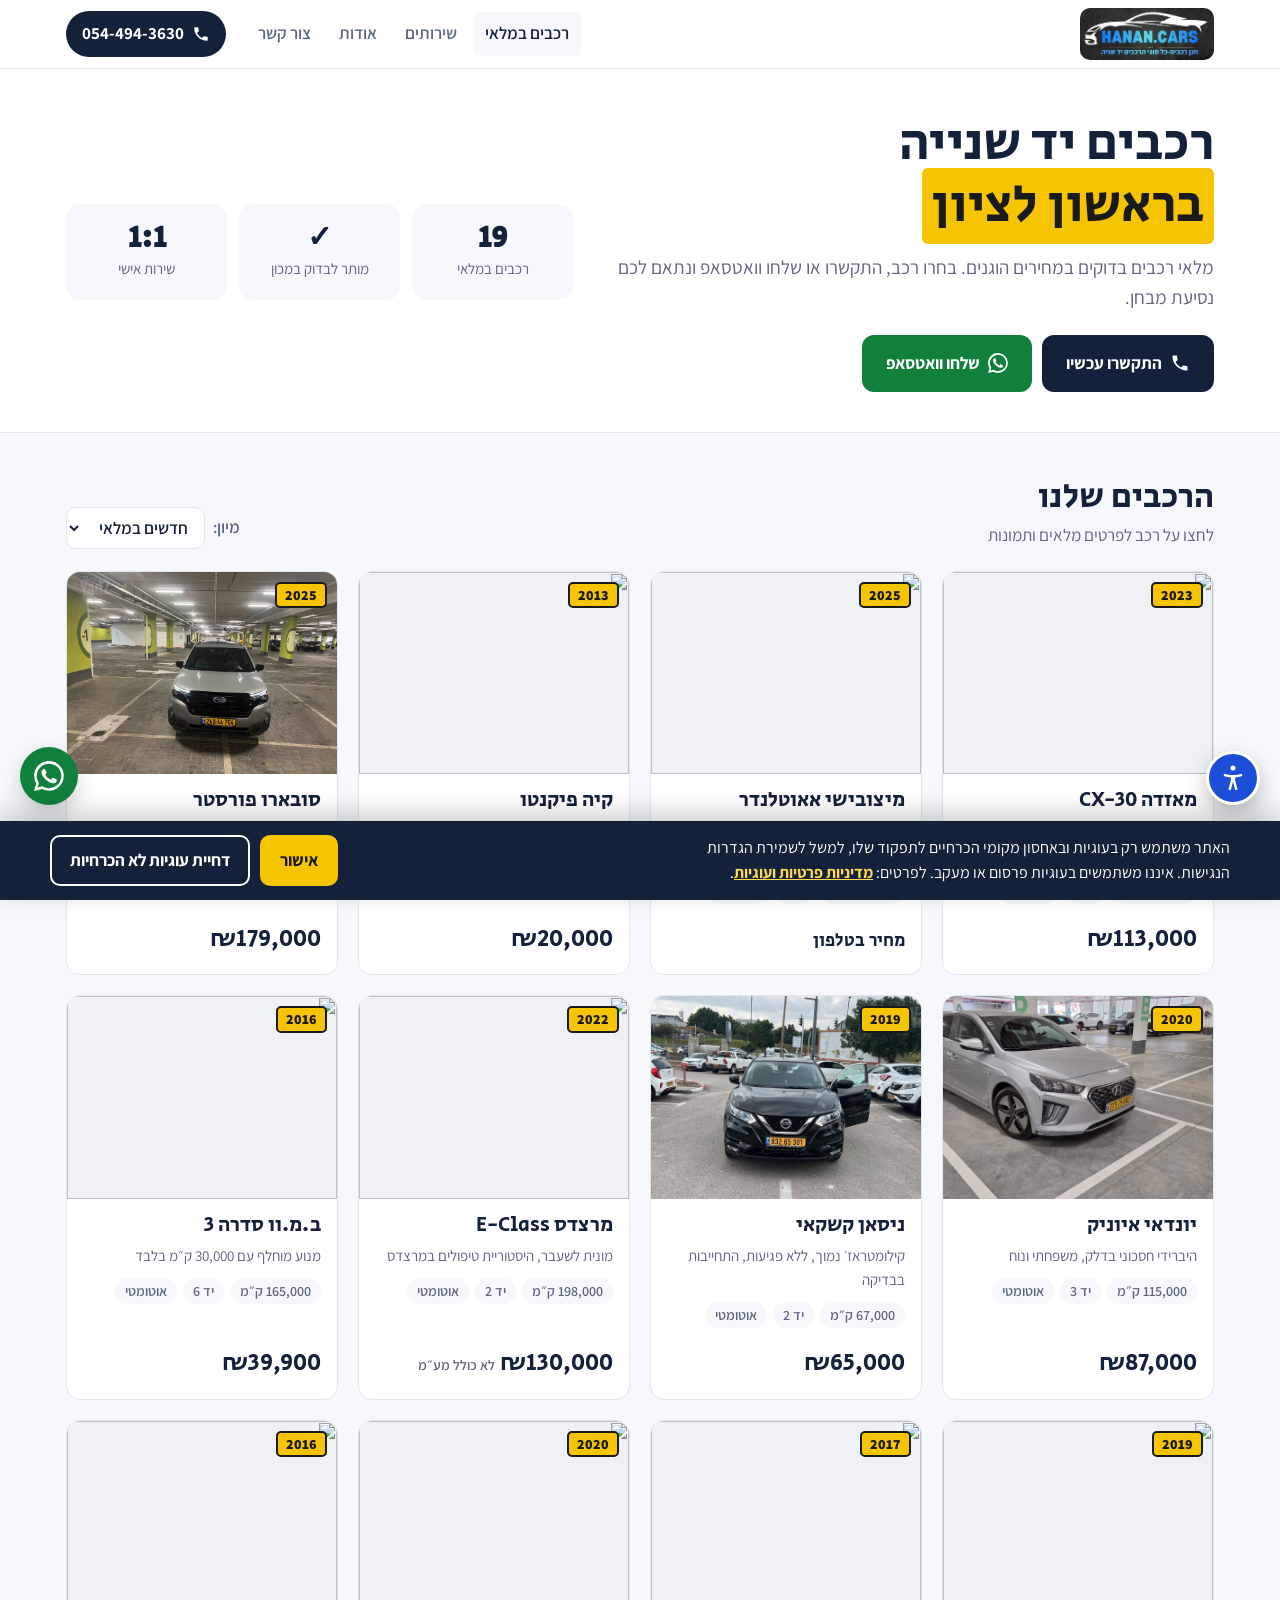
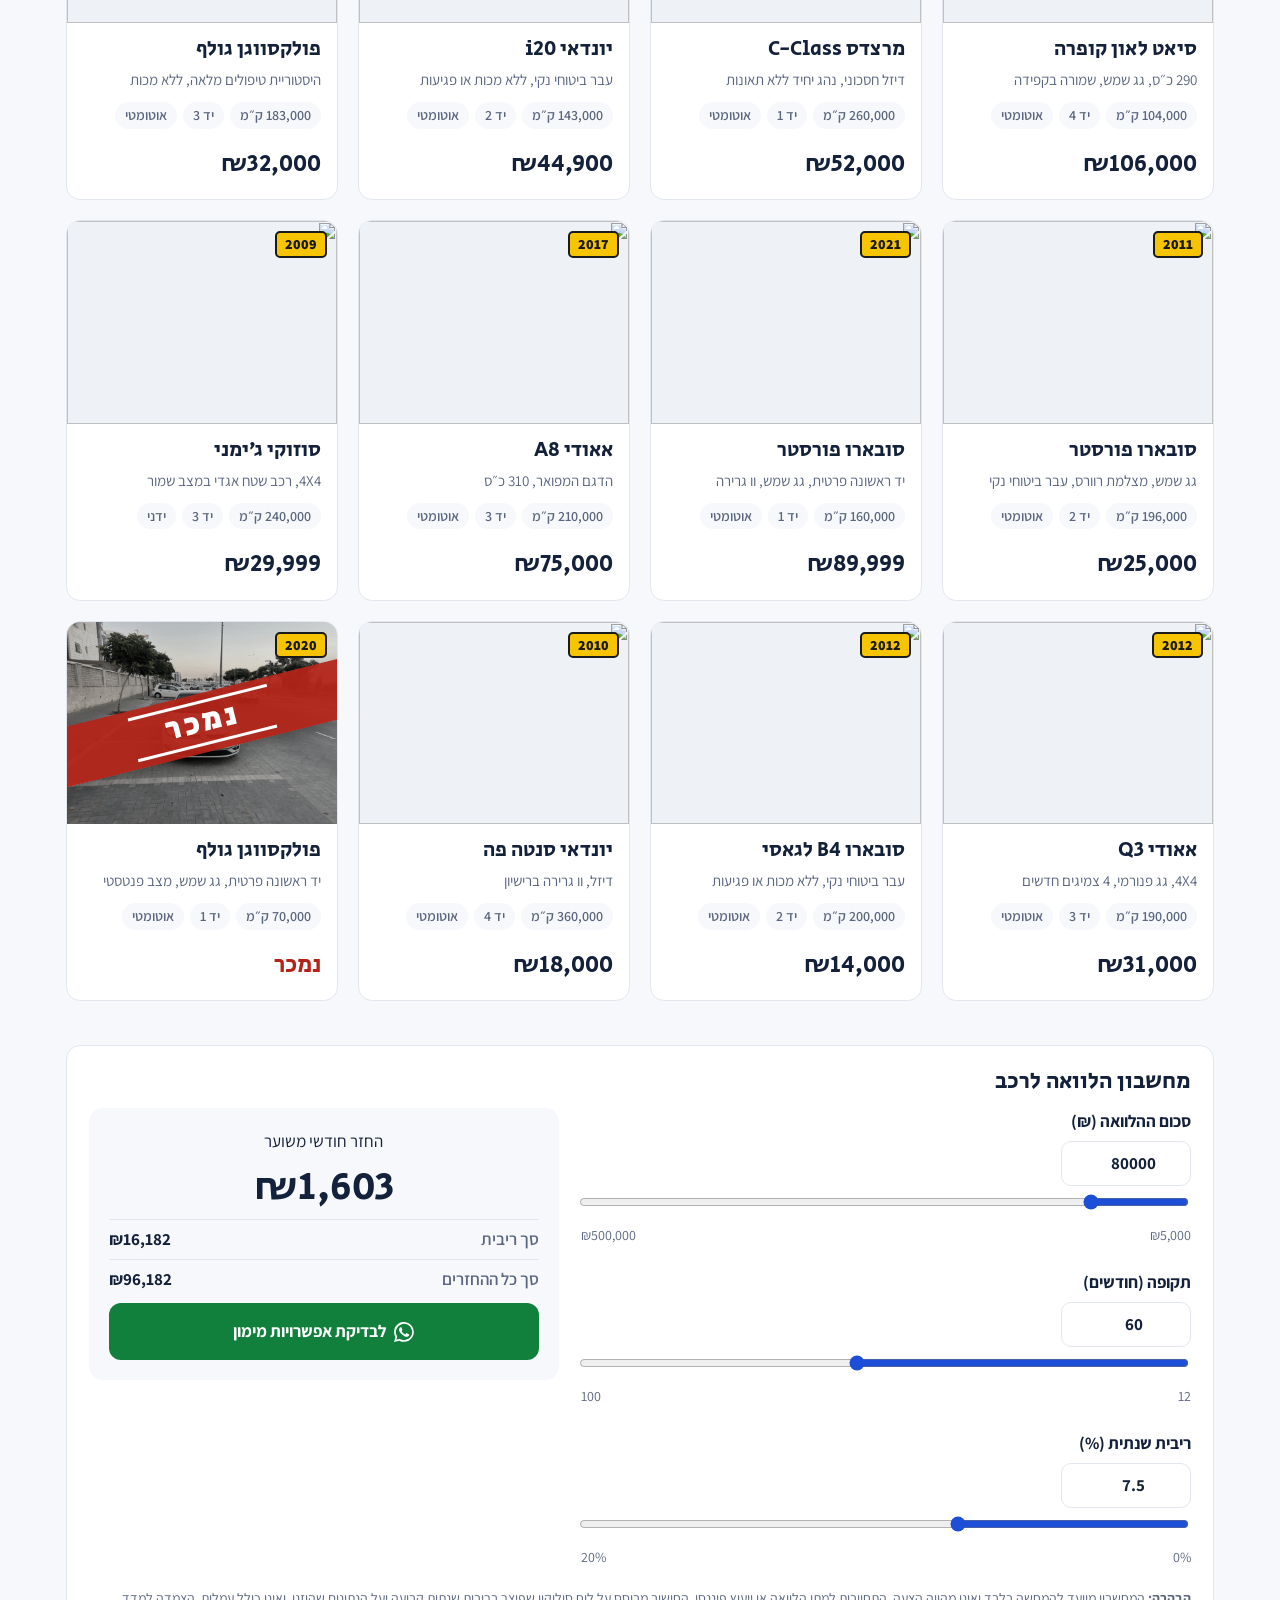
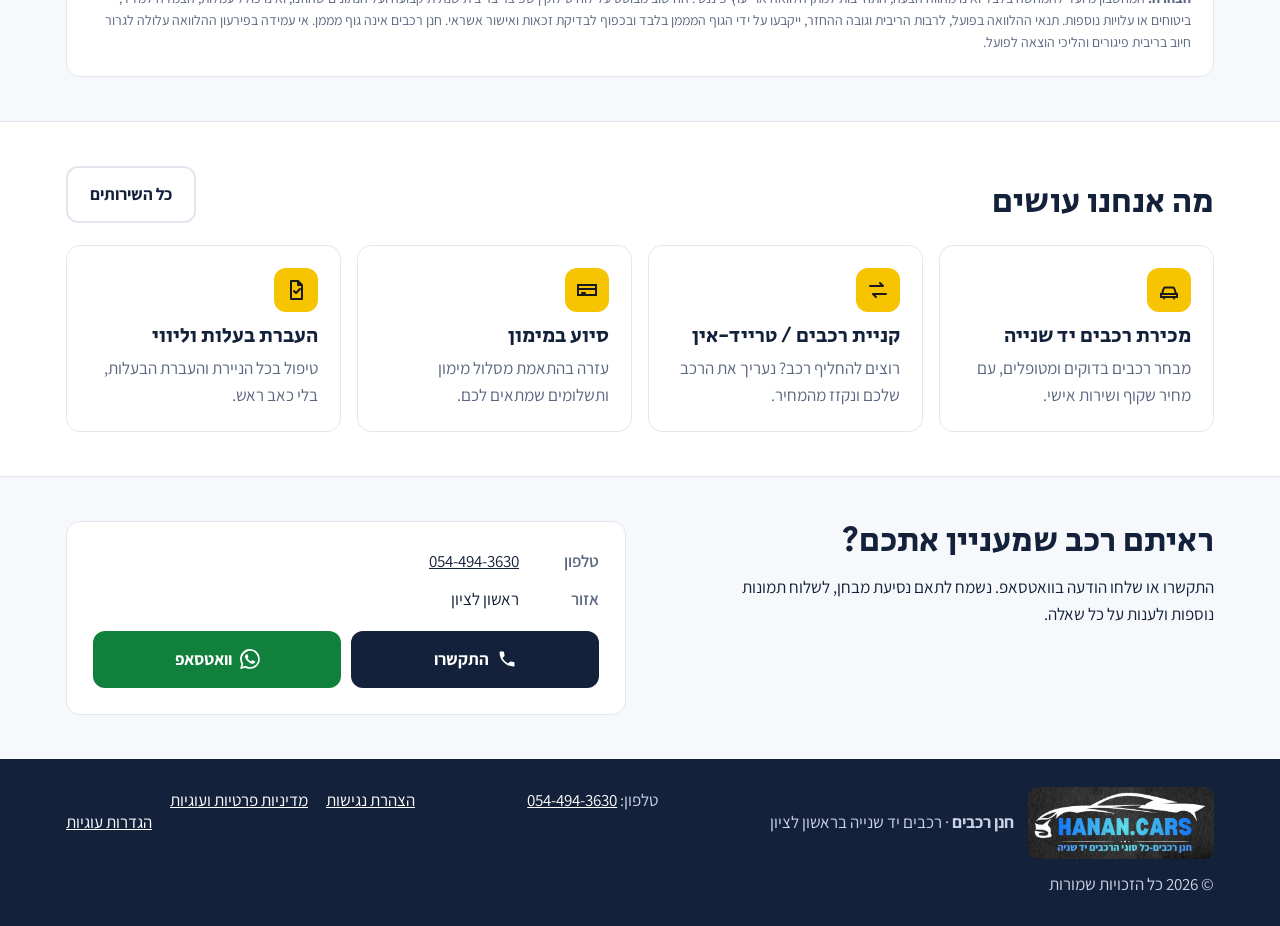
==== commit 8754432d: "Sold cars: diagonal sash across the photo with lines above and below Co-Authored-By: Claude Opus 5.5" ====
--- a/index.html
+++ b/index.html
@@ -111,8 +111,11 @@
 .card-body{padding:14px 16px 16px;display:flex;flex-direction:column;gap:6px;flex:1}
 .card h3{font-size:21px}
 .card .short{color:var(--muted);font-size:15px;margin:0}
-.card.sold .card-img img{filter:grayscale(.85);opacity:.75}
-.sold-tag{position:absolute;top:10px;left:10px;background:#b42318;color:#fff;font-weight:800;font-size:15px;padding:3px 12px;border-radius:999px;box-shadow:0 2px 8px rgba(0,0,0,.2)}
+.card.sold .card-img img,.collage.sold img{filter:grayscale(.7) brightness(.9)}
+/* "נמכר" sash across the photo, with a line above and below the word */
+.sold-band{position:absolute;left:-25%;right:-25%;top:50%;transform:translateY(-50%) rotate(-14deg);background:rgba(180,35,24,.93);box-shadow:0 6px 18px rgba(0,0,0,.35);padding:7px 0;display:flex;justify-content:center;pointer-events:none;z-index:2}
+.sold-band span{display:block;color:#fff;font-family:var(--display);font-weight:900;font-size:30px;line-height:1.1;letter-spacing:.12em;padding:3px 34px;border-top:3px solid #fff;border-bottom:3px solid #fff}
+.collage .sold-band span{font-size:clamp(30px,5vw,54px);border-width:4px;padding:4px 50px}
 .card.sold .price{color:#b42318}
 .sold-banner{background:#fdecea;border:1px solid #f5c2bd;color:#7a1a12;border-radius:var(--radius);padding:14px 18px;font-weight:700;margin:0 0 16px}
 .sold-banner a{color:inherit}
@@ -327,7 +330,7 @@
 
   function cardHTML(c){
     return '<a class="card' + (c.sold ? ' sold' : '') + '" href="#car-' + esc(c.id) + '">' +
-      '<div class="card-img">' + cover(c) + '<span class="card-year">' + esc(c.year) + '</span>' + (c.sold ? '<span class="sold-tag">נמכר</span>' : '') + '</div>' +
+      '<div class="card-img">' + cover(c) + '<span class="card-year">' + esc(c.year) + '</span>' + (c.sold ? '<span class="sold-band" aria-hidden="true"><span>נמכר</span></span>' : '') + '</div>' +
       '<div class="card-body">' +
         '<h3>' + esc(c.title) + '</h3>' +
         '<p class="short">' + esc(c.short) + '</p>' +
@@ -483,9 +486,9 @@
     } else {
       var shown = imgs.slice(0, 3);
       var cls = shown.length === 1 ? " one" : shown.length === 2 ? " two" : "";
-      gallery = '<div class="collage' + cls + '">' + shown.map(function(src, i){
+      gallery = '<div class="collage' + cls + (c.sold ? ' sold' : '') + '">' + shown.map(function(src, i){
         var label = (i === shown.length - 1 && imgs.length > 1) ? '<span class="show-all">הצגת ' + imgs.length + ' תמונות</span>' : '';
-        return '<button type="button" data-i="' + i + '" aria-label="פתיחת תמונה ' + (i+1) + '"><img referrerpolicy="no-referrer" src="' + esc(src) + '" alt="' + esc(c.title) + ' – תמונה ' + (i+1) + '"' + (i ? ' loading="lazy"' : '') + '>' + label + '</button>';
+        return '<button type="button" data-i="' + i + '" aria-label="פתיחת תמונה ' + (i+1) + '"><img referrerpolicy="no-referrer" src="' + esc(src) + '" alt="' + esc(c.title) + ' – תמונה ' + (i+1) + '"' + (i ? ' loading="lazy"' : '') + '>' + label + (c.sold && i === 0 ? '<span class="sold-band" aria-hidden="true"><span>נמכר</span></span>' : '') + '</button>';
       }).join("") + '</div>';
     }
 
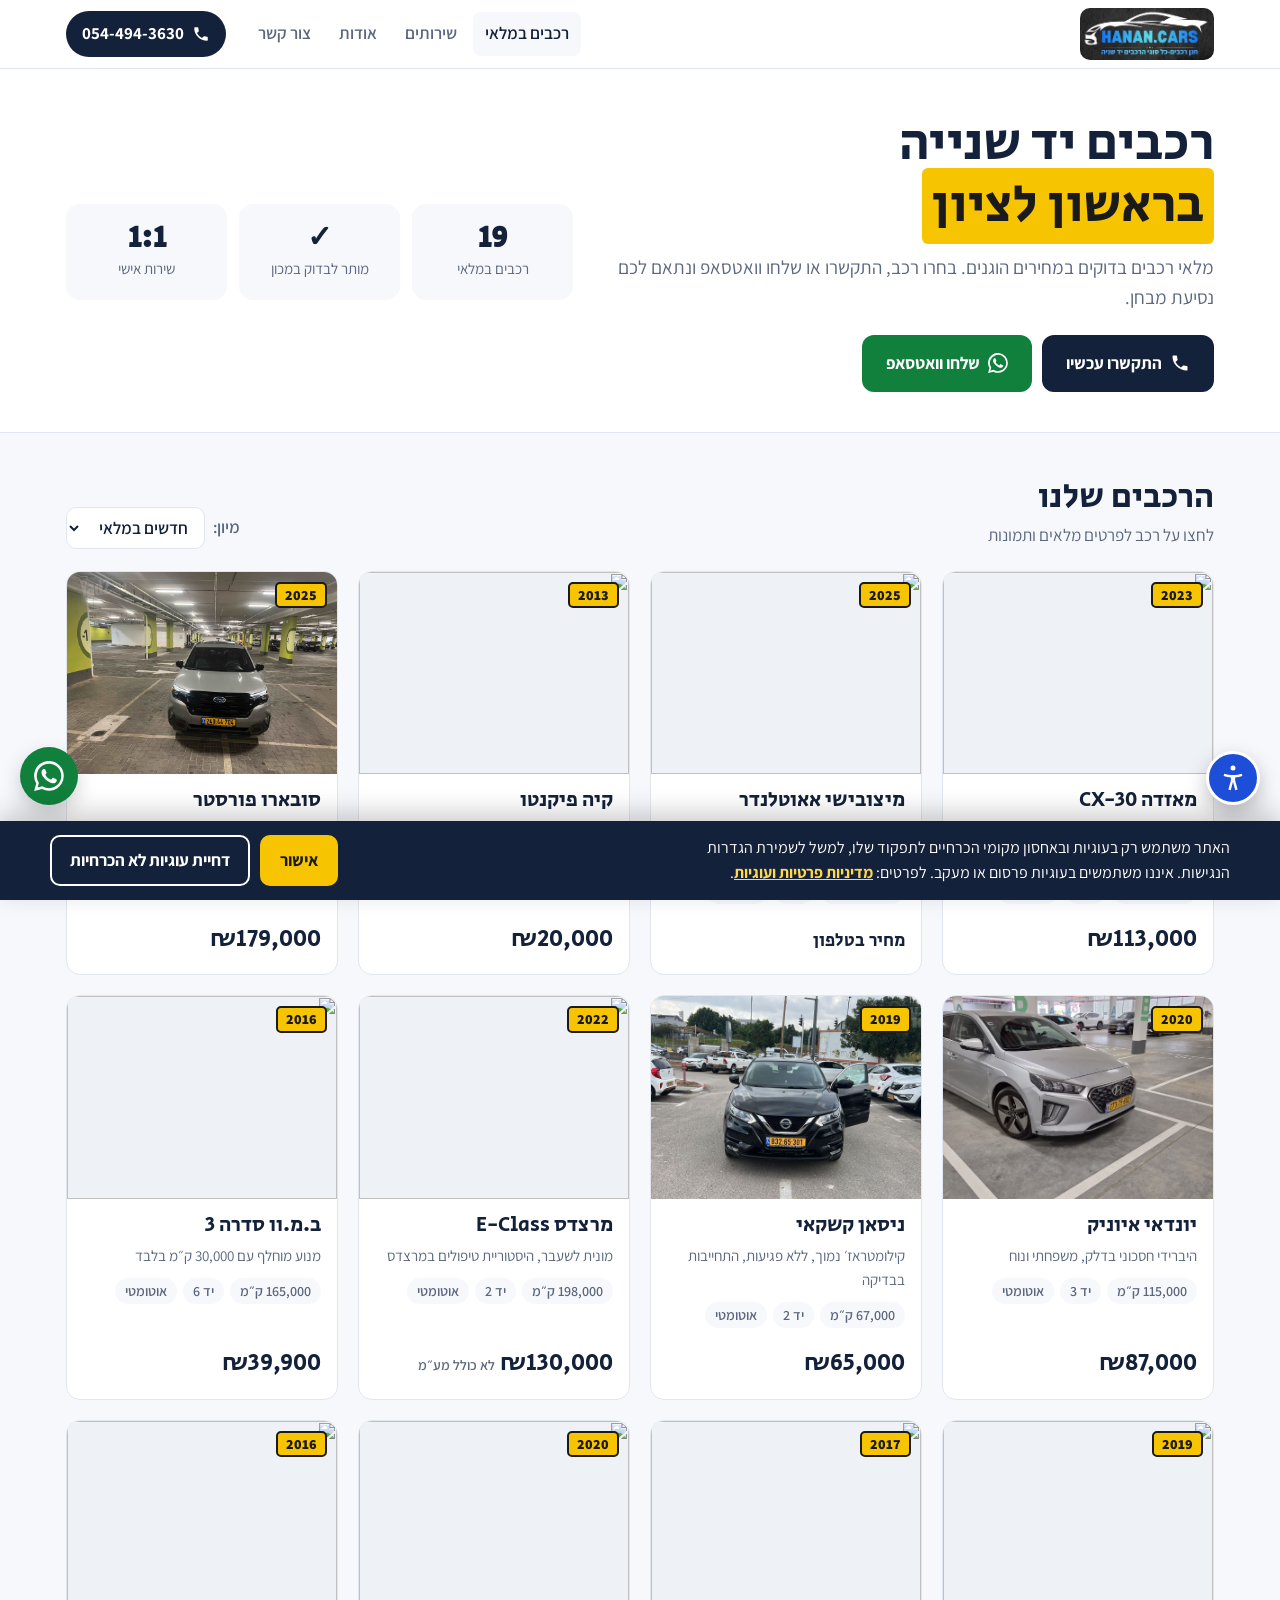
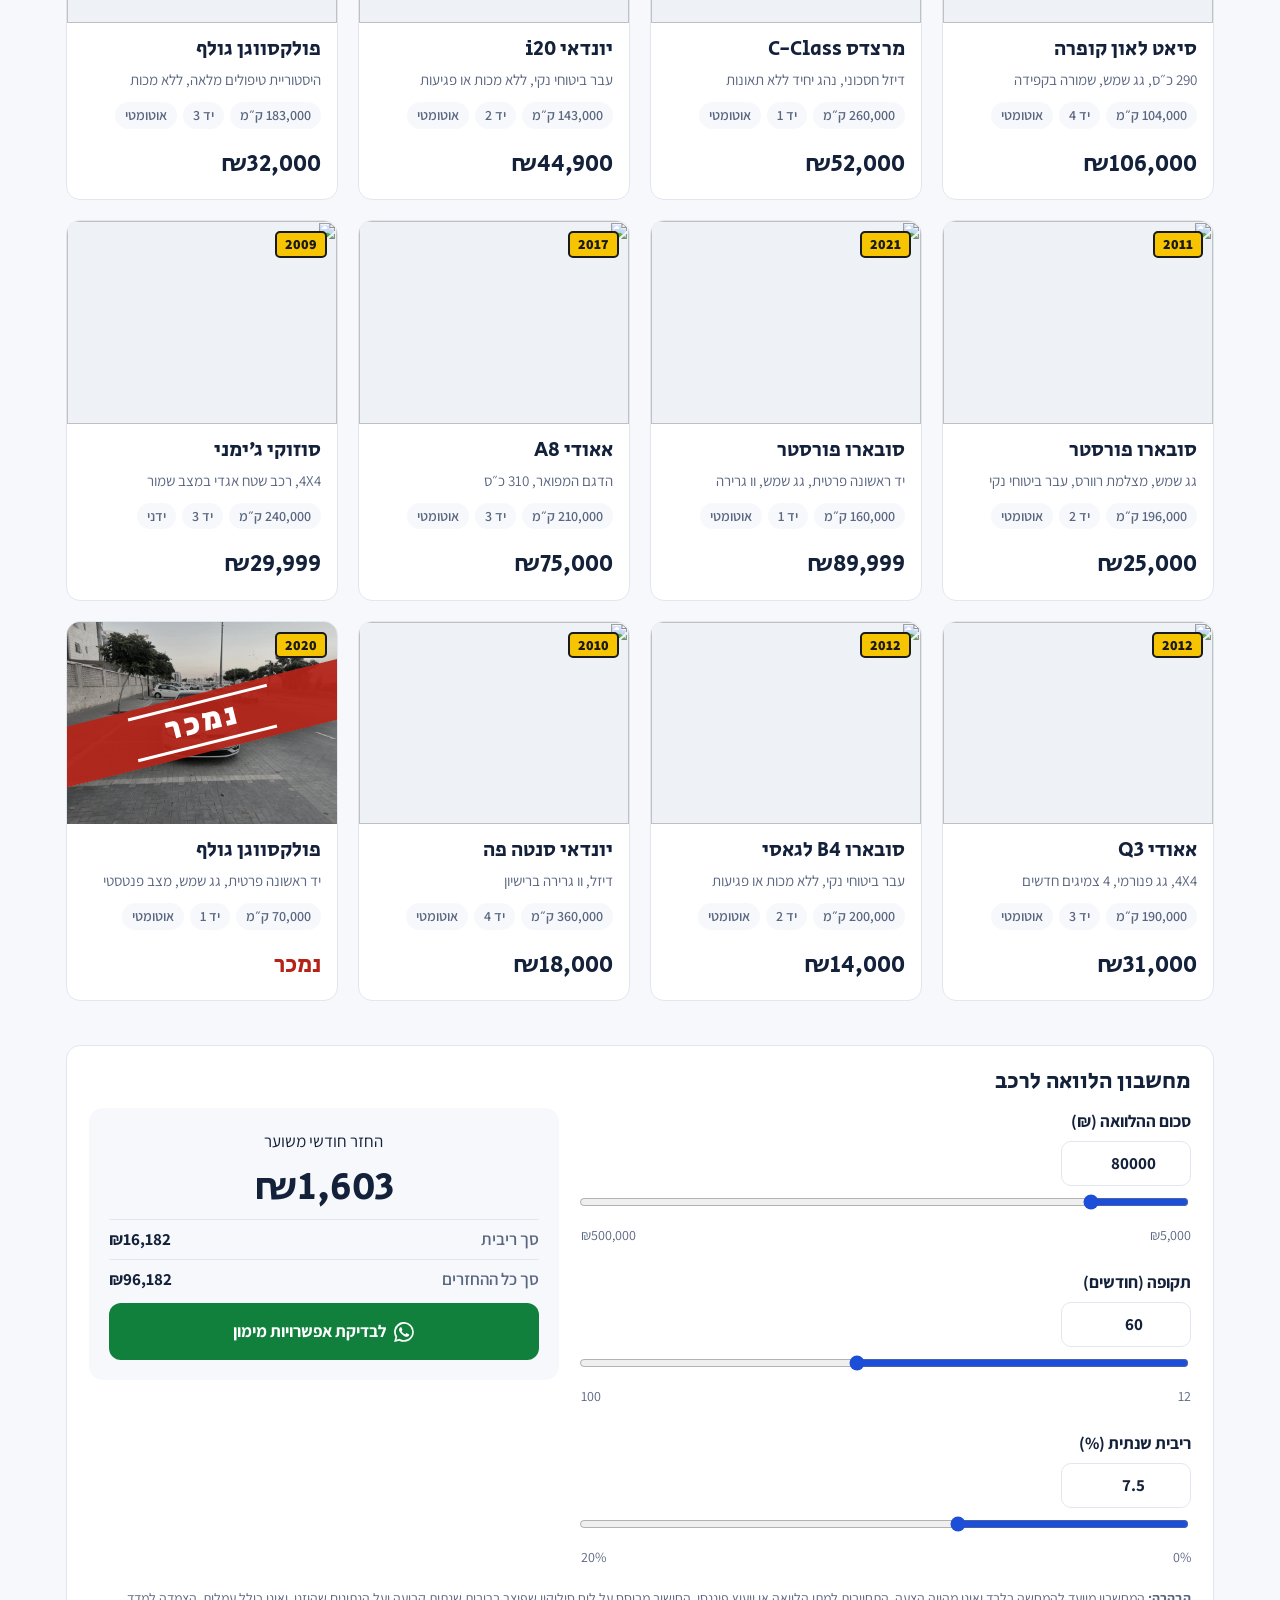
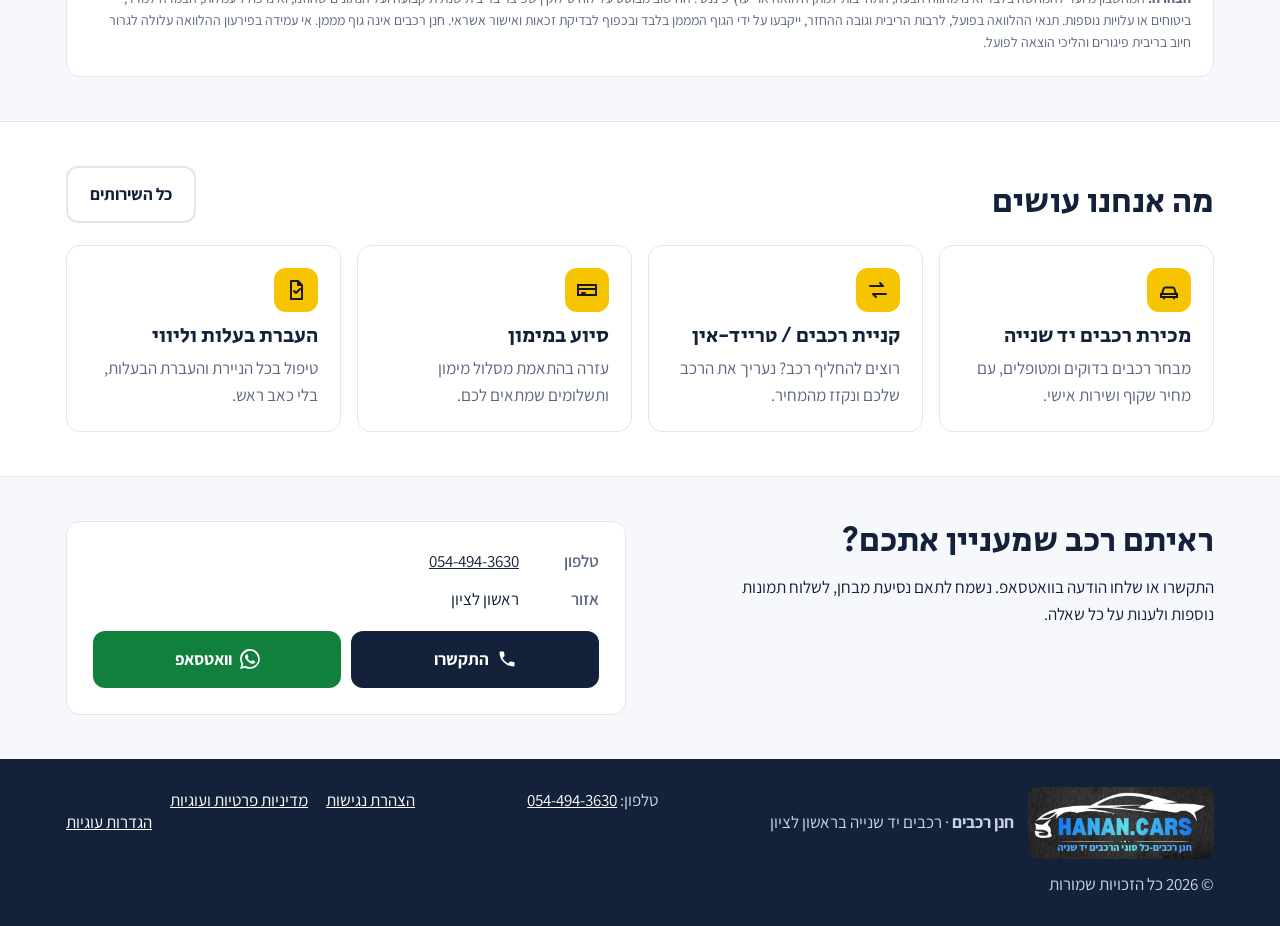
==== commit 60854a4c: "Self-host fonts (no Google requests), update policy dates Co-Authored-By: Claude Opus 5.5 <noreply@a" ====
--- a/index.html
+++ b/index.html
@@ -6,12 +6,21 @@
 <title>חנן רכבים</title>
 <meta name="claude:viewport-fit-sides" content="cover">
 <meta name="description" content="חנן רכבים – רכבים יד שנייה בראשון לציון. מלאי מתעדכן, מחירים הוגנים, שירות אישי. התקשרו 054-494-3630">
-<link rel="preconnect" href="https://fonts.googleapis.com">
-<link rel="preconnect" href="https://fonts.gstatic.com" crossorigin>
-<link rel="stylesheet" href="https://fonts.googleapis.com/css2?family=Assistant:wght@400;600;700;800&family=Secular+One&display=swap">
+<style>
+@font-face{font-family:"Assistant";font-style:normal;font-weight:400;font-display:swap;src:url(fonts/assistant-hebrew-400-normal.woff2) format("woff2");unicode-range:U+0307-0308,U+0590-05FF,U+200C-2010,U+20AA,U+25CC,U+FB1D-FB4F;}
+@font-face{font-family:"Assistant";font-style:normal;font-weight:400;font-display:swap;src:url(fonts/assistant-latin-400-normal.woff2) format("woff2");unicode-range:U+0000-00FF,U+0131,U+0152-0153,U+02BB-02BC,U+02C6,U+02DA,U+02DC,U+0304,U+0308,U+0329,U+2000-206F,U+20AC,U+2122,U+2191,U+2193,U+2212,U+2215,U+FEFF,U+FFFD;}
+@font-face{font-family:"Assistant";font-style:normal;font-weight:600;font-display:swap;src:url(fonts/assistant-hebrew-600-normal.woff2) format("woff2");unicode-range:U+0307-0308,U+0590-05FF,U+200C-2010,U+20AA,U+25CC,U+FB1D-FB4F;}
+@font-face{font-family:"Assistant";font-style:normal;font-weight:600;font-display:swap;src:url(fonts/assistant-latin-600-normal.woff2) format("woff2");unicode-range:U+0000-00FF,U+0131,U+0152-0153,U+02BB-02BC,U+02C6,U+02DA,U+02DC,U+0304,U+0308,U+0329,U+2000-206F,U+20AC,U+2122,U+2191,U+2193,U+2212,U+2215,U+FEFF,U+FFFD;}
+@font-face{font-family:"Assistant";font-style:normal;font-weight:700;font-display:swap;src:url(fonts/assistant-hebrew-700-normal.woff2) format("woff2");unicode-range:U+0307-0308,U+0590-05FF,U+200C-2010,U+20AA,U+25CC,U+FB1D-FB4F;}
+@font-face{font-family:"Assistant";font-style:normal;font-weight:700;font-display:swap;src:url(fonts/assistant-latin-700-normal.woff2) format("woff2");unicode-range:U+0000-00FF,U+0131,U+0152-0153,U+02BB-02BC,U+02C6,U+02DA,U+02DC,U+0304,U+0308,U+0329,U+2000-206F,U+20AC,U+2122,U+2191,U+2193,U+2212,U+2215,U+FEFF,U+FFFD;}
+@font-face{font-family:"Assistant";font-style:normal;font-weight:800;font-display:swap;src:url(fonts/assistant-hebrew-800-normal.woff2) format("woff2");unicode-range:U+0307-0308,U+0590-05FF,U+200C-2010,U+20AA,U+25CC,U+FB1D-FB4F;}
+@font-face{font-family:"Assistant";font-style:normal;font-weight:800;font-display:swap;src:url(fonts/assistant-latin-800-normal.woff2) format("woff2");unicode-range:U+0000-00FF,U+0131,U+0152-0153,U+02BB-02BC,U+02C6,U+02DA,U+02DC,U+0304,U+0308,U+0329,U+2000-206F,U+20AC,U+2122,U+2191,U+2193,U+2212,U+2215,U+FEFF,U+FFFD;}
+@font-face{font-family:"Secular One";font-style:normal;font-weight:400;font-display:swap;src:url(fonts/secular-one-hebrew-400-normal.woff2) format("woff2");unicode-range:U+0307-0308,U+0590-05FF,U+200C-2010,U+20AA,U+25CC,U+FB1D-FB4F;}
+@font-face{font-family:"Secular One";font-style:normal;font-weight:400;font-display:swap;src:url(fonts/secular-one-latin-400-normal.woff2) format("woff2");unicode-range:U+0000-00FF,U+0131,U+0152-0153,U+02BB-02BC,U+02C6,U+02DA,U+02DC,U+0304,U+0308,U+0329,U+2000-206F,U+20AC,U+2122,U+2191,U+2193,U+2212,U+2215,U+FEFF,U+FFFD;}
+</style>
 <link rel="icon" href="images/icon.png">
 <link rel="apple-touch-icon" href="images/icon.png">
-<meta property="og:image" content="https://garagedoorconnect247.github.io/hanan-cars/images/logo.jpg">
+<meta property="og:image" content="https://hanancars.co.il/images/logo.jpg">
 <meta property="og:title" content="חנן רכבים – רכבים יד שנייה בראשון לציון">
 <link rel="stylesheet" href="a11y.css?v=2">
 <script>
@@ -580,7 +589,7 @@
   }
 
 
-  var UPDATED = "18/10/2026";
+  var UPDATED = "11/11/2026";
   function renderAccessibility(){
     app.innerHTML = '<section class="sec"><div class="wrap doc">' +
       '<h1>הצהרת נגישות</h1><p class="meta">עודכנה לאחרונה: ' + UPDATED + '</p>' +
@@ -629,7 +638,7 @@
       '<p>אפשר למחוק את המידע הזה בכל עת דרך הגדרות הדפדפן, או לשנות את הבחירה בקישור „הגדרות עוגיות” בתחתית העמוד. אם נוסיף בעתיד כלי סטטיסטיקה או פרסום, נעדכן את המדיניות ונבקש את הסכמתכם מראש.</p>' +
       '<h2>שירותים חיצוניים</h2>' +
       '<p>כדי להציג את האתר אנחנו נעזרים בשירותים חיצוניים, שעשויים לקבל את כתובת ה-IP של הדפדפן שלכם בהתאם למדיניות הפרטיות שלהם:</p><ul>' +
-        '<li>Google Fonts – הצגת הגופנים באתר.</li><li>יד2 – הצגת חלק מתמונות הרכבים.</li>' +
+        '<li>יד2 – הצגת חלק מתמונות הרכבים.</li>' +
         '<li>GitHub Pages – אחסון האתר.</li><li>WhatsApp – כשאתם בוחרים לשלוח לנו הודעה.</li></ul>' +
       '<h2>הזכויות שלכם</h2>' +
       '<p>לפי חוק הגנת הפרטיות, התשמ״א-1981, אתם רשאים לבקש לעיין במידע שנשמר עליכם, ולבקש לתקן או למחוק אותו. לכל שאלה או בקשה אפשר לפנות אלינו בטלפון <a class="ltr" href="' + tel + '">' + esc(B.phone) + '</a>.</p>' +
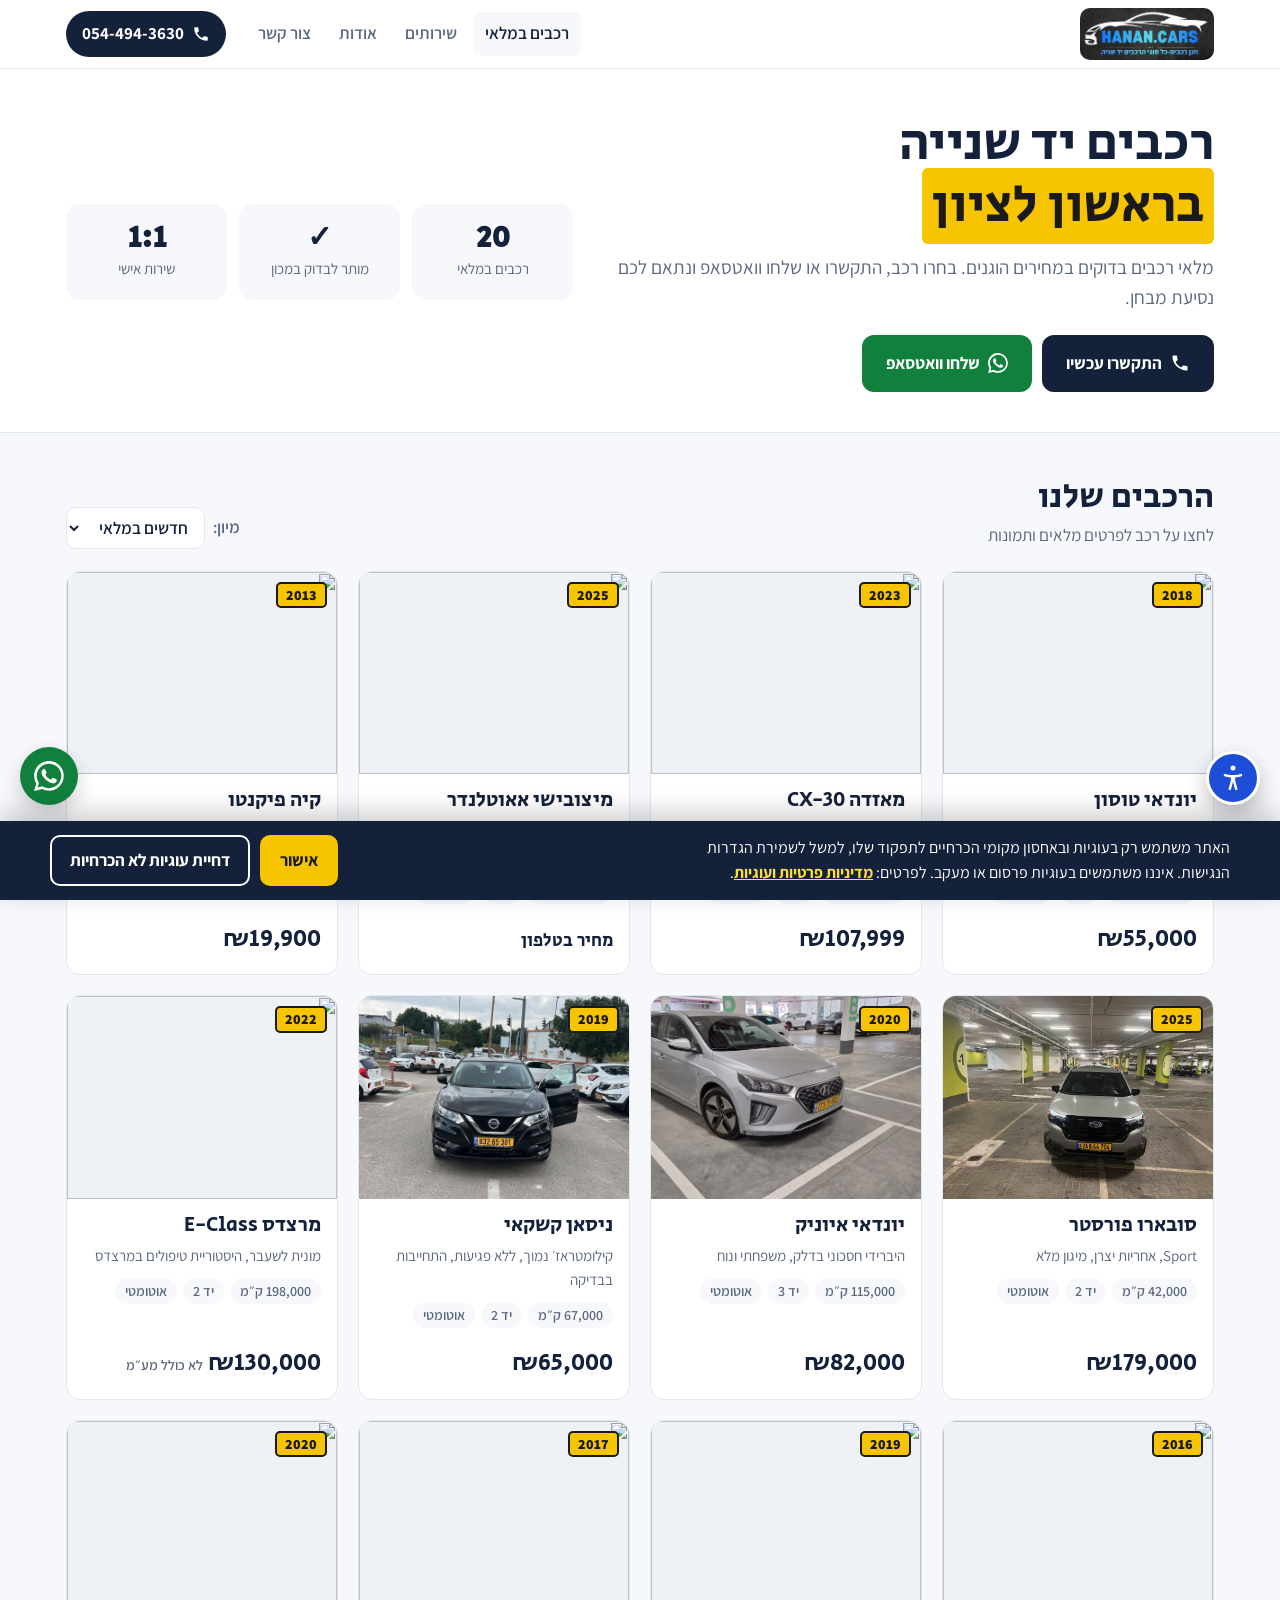
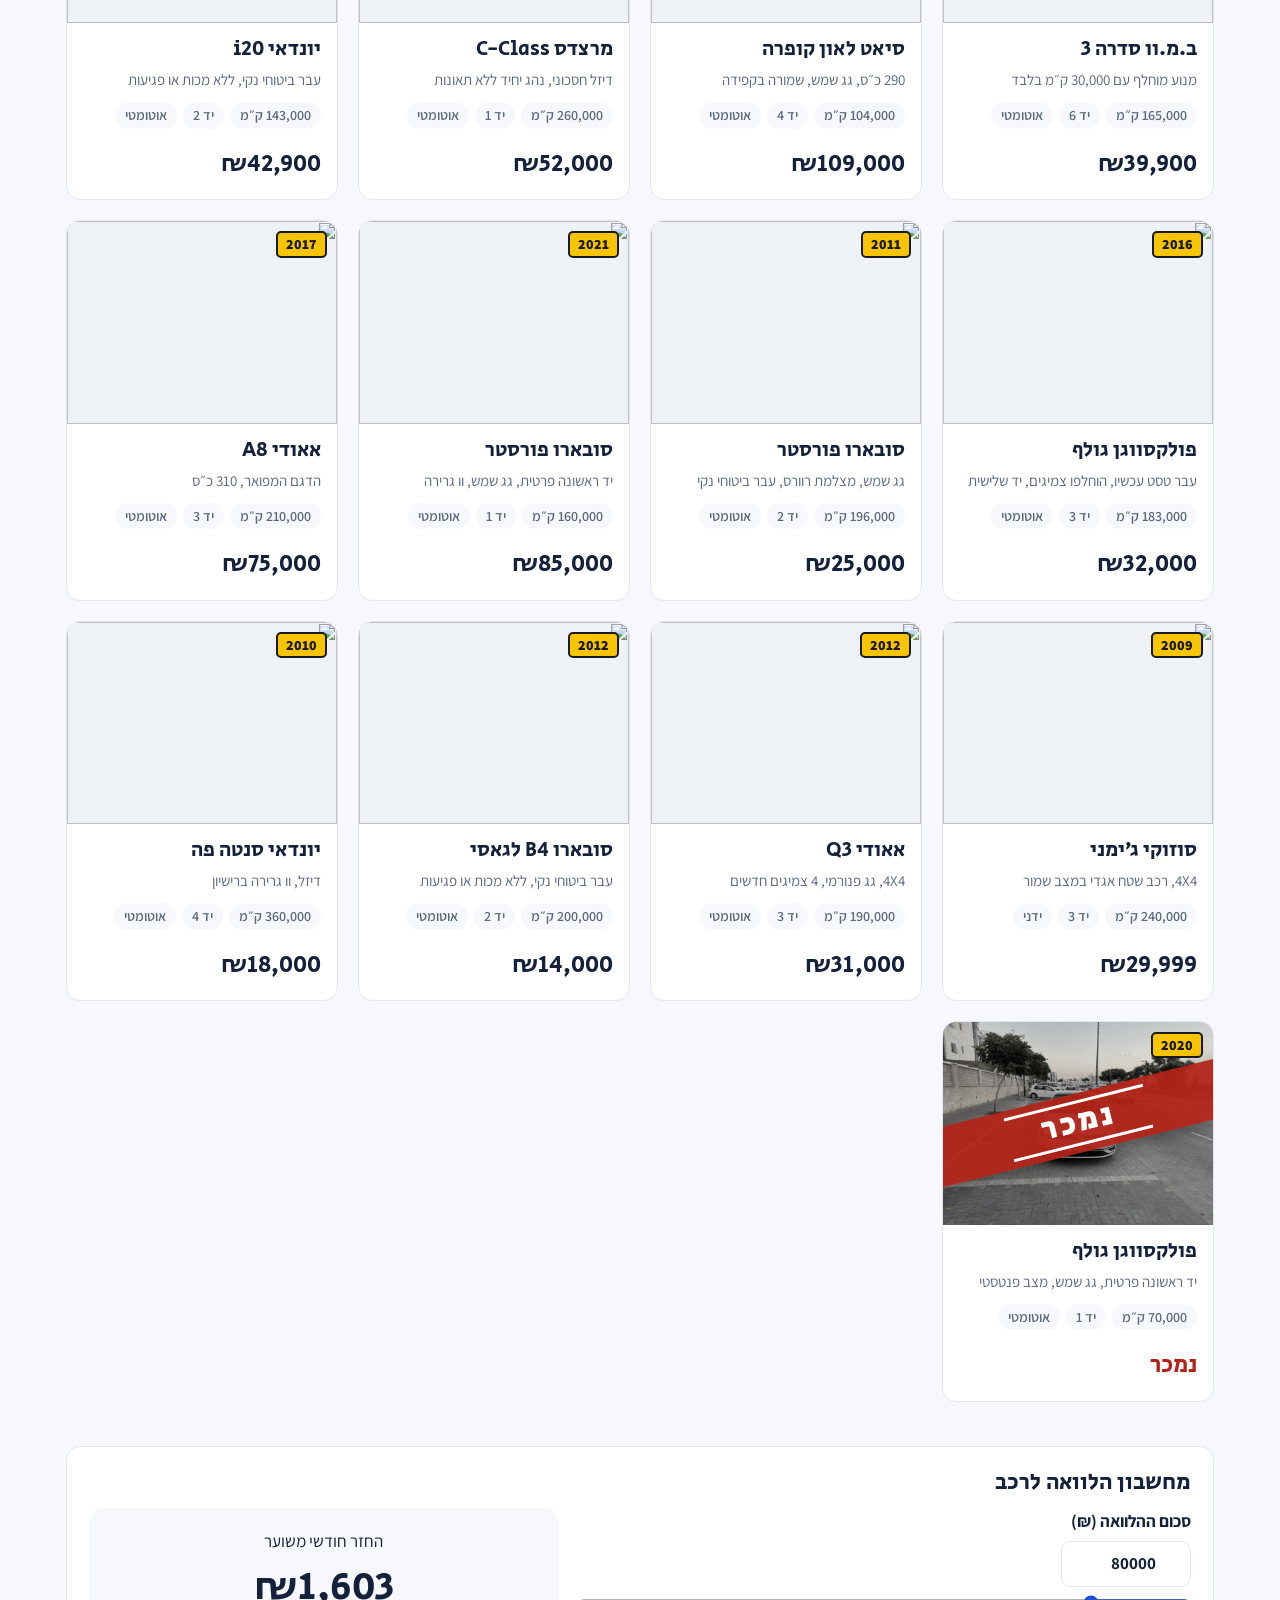
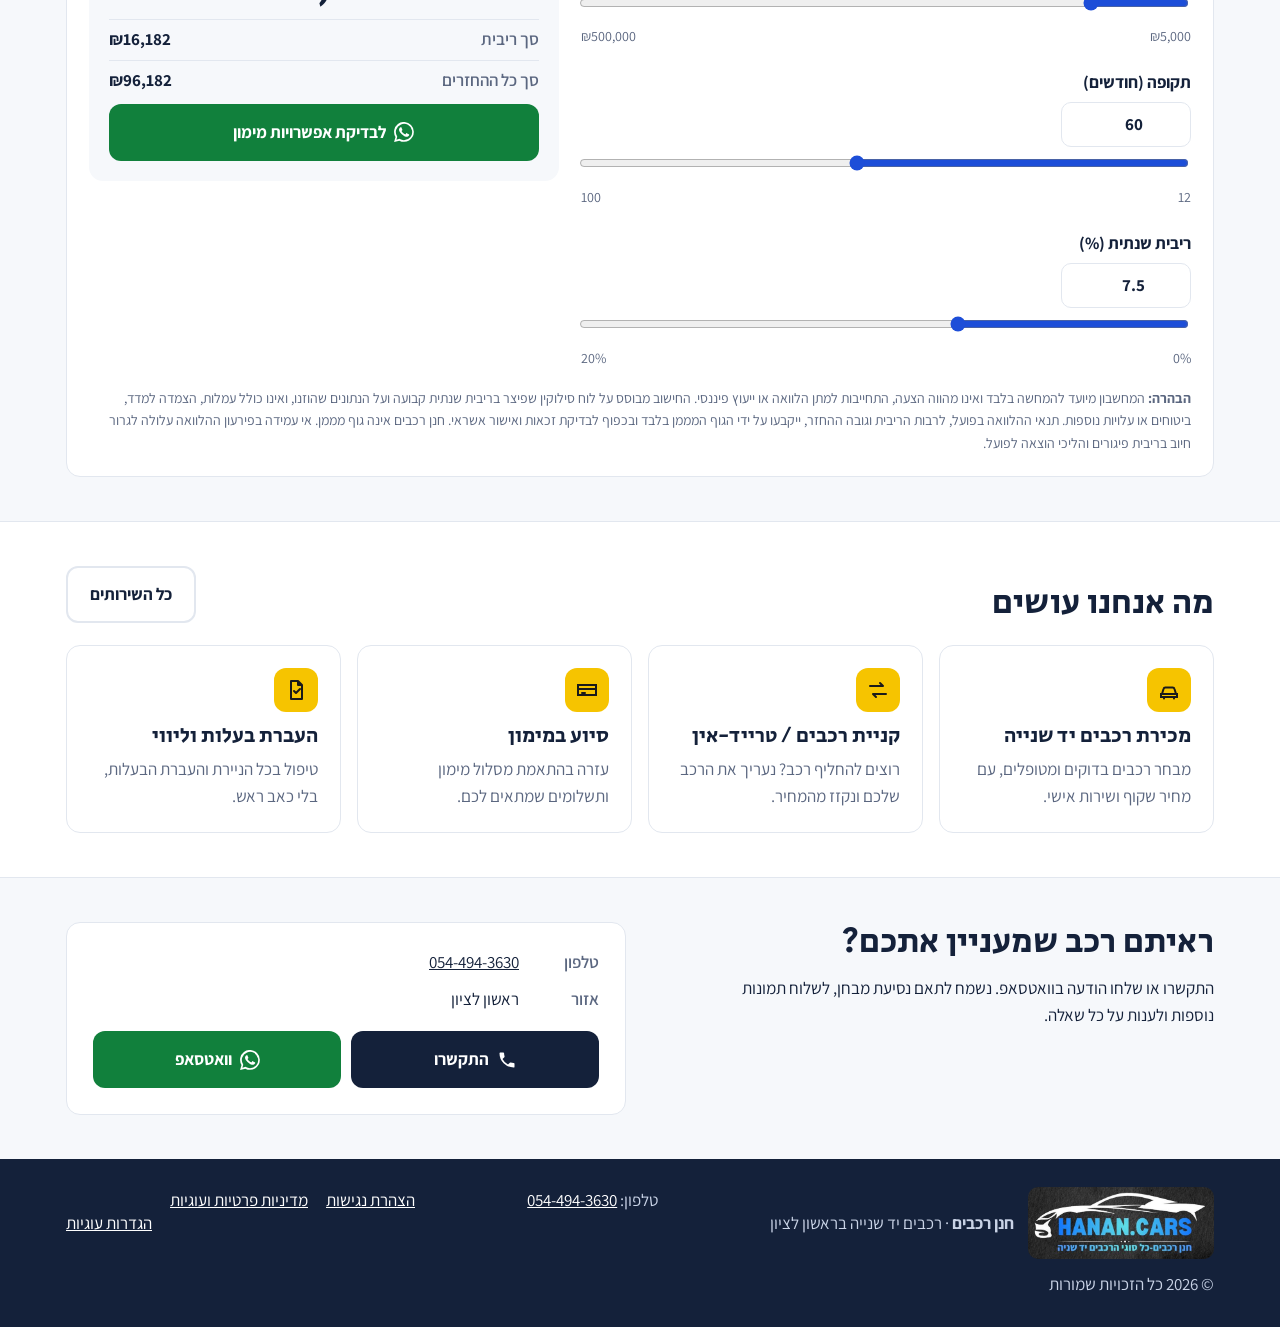
==== commit 567bf2f7: "Sync with Yad2: add Hyundai Tucson 2018; new photos for Mazda, Golf 2016, Picanto; Golf passed test;" ====
--- a/index.html
+++ b/index.html
@@ -3,9 +3,9 @@
 <head>
 <meta charset="utf-8">
 <meta name="viewport" content="width=device-width, initial-scale=1, viewport-fit=cover">
-<title>חנן רכבים</title>
+<title>חנן רכבים | רכבים יד שנייה בראשון לציון</title>
 <meta name="claude:viewport-fit-sides" content="cover">
-<meta name="description" content="חנן רכבים – רכבים יד שנייה בראשון לציון. מלאי מתעדכן, מחירים הוגנים, שירות אישי. התקשרו 054-494-3630">
+<meta name="description" content="חנן רכבים – רכבים יד שנייה בראשון לציון. מלאי מתעדכן של רכבים בדוקים, מחירים הוגנים, אפשרות מימון ושירות אישי ישירות מחנן. התקשרו 054-494-3630 או שלחו וואטסאפ.">
 <style>
 @font-face{font-family:"Assistant";font-style:normal;font-weight:400;font-display:swap;src:url(fonts/assistant-hebrew-400-normal.woff2) format("woff2");unicode-range:U+0307-0308,U+0590-05FF,U+200C-2010,U+20AA,U+25CC,U+FB1D-FB4F;}
 @font-face{font-family:"Assistant";font-style:normal;font-weight:400;font-display:swap;src:url(fonts/assistant-latin-400-normal.woff2) format("woff2");unicode-range:U+0000-00FF,U+0131,U+0152-0153,U+02BB-02BC,U+02C6,U+02DA,U+02DC,U+0304,U+0308,U+0329,U+2000-206F,U+20AC,U+2122,U+2191,U+2193,U+2212,U+2215,U+FEFF,U+FFFD;}
@@ -20,8 +20,20 @@
 </style>
 <link rel="icon" href="images/icon.png">
 <link rel="apple-touch-icon" href="images/icon.png">
+<link rel="canonical" href="https://hanancars.co.il/">
+<meta name="robots" content="index, follow, max-image-preview:large">
+<meta property="og:type" content="website">
+<meta property="og:site_name" content="חנן רכבים">
+<meta property="og:locale" content="he_IL">
+<meta property="og:url" content="https://hanancars.co.il/">
+<meta property="og:title" content="חנן רכבים | רכבים יד שנייה בראשון לציון">
+<meta property="og:description" content="חנן רכבים – רכבים יד שנייה בראשון לציון. מלאי מתעדכן של רכבים בדוקים, מחירים הוגנים, אפשרות מימון ושירות אישי ישירות מחנן. התקשרו 054-494-3630 או שלחו וואטסאפ.">
 <meta property="og:image" content="https://hanancars.co.il/images/logo.jpg">
-<meta property="og:title" content="חנן רכבים – רכבים יד שנייה בראשון לציון">
+<meta name="twitter:card" content="summary_large_image">
+<meta name="twitter:title" content="חנן רכבים | רכבים יד שנייה בראשון לציון">
+<meta name="twitter:description" content="חנן רכבים – רכבים יד שנייה בראשון לציון. מלאי מתעדכן של רכבים בדוקים, מחירים הוגנים, אפשרות מימון ושירות אישי ישירות מחנן. התקשרו 054-494-3630 או שלחו וואטסאפ.">
+<meta name="twitter:image" content="https://hanancars.co.il/images/logo.jpg">
+<script type="application/ld+json">[{"@context": "https://schema.org", "@type": "AutoDealer", "@id": "https://hanancars.co.il/#business", "name": "חנן רכבים", "alternateName": ["Hanan Cars", "HANAN.CARS", "חנן רכב"], "url": "https://hanancars.co.il/", "logo": "https://hanancars.co.il/images/logo.jpg", "image": "https://hanancars.co.il/images/logo.jpg", "description": "חנן רכבים – רכבים יד שנייה בראשון לציון. מלאי מתעדכן של רכבים בדוקים, מחירים הוגנים, אפשרות מימון ושירות אישי ישירות מחנן. התקשרו 054-494-3630 או שלחו וואטסאפ.", "telephone": "+972-54-494-3630", "address": {"@type": "PostalAddress", "addressLocality": "ראשון לציון", "addressCountry": "IL"}, "areaServed": {"@type": "City", "name": "ראשון לציון"}, "priceRange": "₪₪", "sameAs": ["https://www.yad2.co.il/vehicles/agency/6436155/cars"]}, {"@context": "https://schema.org", "@type": "WebSite", "@id": "https://hanancars.co.il/#website", "name": "חנן רכבים", "alternateName": "Hanan Cars", "url": "https://hanancars.co.il/", "inLanguage": "he-IL", "publisher": {"@id": "https://hanancars.co.il/#business"}}]</script>
 <link rel="stylesheet" href="a11y.css?v=2">
 <script>
 /* החלת הגדרות נגישות שמורות לפני ציור הדף */
@@ -263,7 +275,7 @@
   </div>
 </header>
 
-<main id="app" tabindex="-1"></main>
+<main id="app" tabindex="-1"><section class="sec"><div class="wrap"><h1>חנן רכבים – רכבים יד שנייה בראשון לציון</h1><p>חנן רכבים הוא עסק משפחתי לסחר ברכבים יד שנייה בראשון לציון. במלאי רכבים בדוקים במחירים הוגנים, עם אפשרות מימון ושירות אישי ישירות מחנן. לתיאום צפייה ונסיעת מבחן התקשרו <a href="tel:+972544943630">054-494-3630</a> או שלחו הודעה ב<a href="https://wa.me/972544943630">וואטסאפ</a>.</p></div></section></main>
 
 <footer>
   <div class="wrap">
@@ -287,7 +299,7 @@
   <a id="mWa" class="btn-wa" href="#" target="_blank" rel="noopener">וואטסאפ</a>
 </nav>
 
-<script src="cars.js?v=9"></script>
+<script src="cars.js?v=10"></script>
 <script>
 (function(){
   var B = BUSINESS;
@@ -379,7 +391,7 @@
   }
 
   function aboutText(){
-    return '<p>' + esc(B.name) + ' הוא מגרש רכבים משפחתי ב' + esc(B.city) + '. אנחנו מאמינים בעסקה פשוטה וישרה: רכבים שמטופלים כמו שצריך, מחיר ברור מראש, ותשובה אמיתית לכל שאלה.</p>' +
+    return '<p>' + esc(B.name) + ' הוא עסק משפחתי לסחר ברכבים יד שנייה ב' + esc(B.city) + '. אנחנו מאמינים בעסקה פשוטה וישרה: רכבים שמטופלים כמו שצריך, מחיר ברור מראש, ותשובה אמיתית לכל שאלה.</p>' +
       '<p>כל רכב במלאי עובר בדיקה לפני שהוא עולה למכירה, ואתם מוזמנים להביא אותו לבדיקה במכון לפי בחירתכם. אצלנו מדברים ישירות עם חנן, בלי מוקדים ובלי סיבובים.</p>';
   }
 
@@ -617,11 +629,12 @@
         '<li>חלק מתמונות הרכבים מגיעות מאתר יד2 ומתוארות לפי שם הרכב בלבד.</li>' +
         '<li>שירותים חיצוניים שהאתר מקשר אליהם, כמו וואטסאפ, אינם בשליטתנו.</li>' +
       '</ul><p>אם נתקלתם בבעיה, נשמח שתספרו לנו ונטפל בה בהקדם.</p>' +
-      '<h2>הסדרי נגישות במגרש</h2>' +
-      '<p>למידע על הסדרי הנגישות הפיזיים במגרש ב' + esc(B.city) + ' ולתיאום הגעה, אפשר לפנות אלינו בטלפון.</p>' +
+      '<h2>הסדרי נגישות בפגישה לראיית רכב</h2>' +
+      '<p>לעסק אין מגרש או סניף קבע. צפייה ונסיעת מבחן מתואמות מראש בטלפון, ואנחנו נשמח להתאים את מקום הפגישה והגעת הרכב לצרכי הנגישות שלכם.</p>' +
       '<h2>פנייה לרכז הנגישות</h2>' +
       '<div class="contact-card"><p style="margin:0 0 6px"><strong>רכז הנגישות:</strong> חנן</p>' +
         '<p style="margin:0 0 6px"><strong>טלפון:</strong> <a class="ltr" href="' + tel + '">' + esc(B.phone) + '</a></p>' +
+        '<p style="margin:0 0 6px"><strong>דוא״ל:</strong> <a class="ltr" href="mailto:garagedoorconnect247@gmail.com">garagedoorconnect247@gmail.com</a></p>' +
         '<p style="margin:0"><strong>וואטסאפ:</strong> <a target="_blank" rel="noopener" href="' + waLink("שלום, אני פונה בנושא נגישות האתר") + '">שליחת הודעה</a></p></div>' +
       '<p>כדי שנוכל לטפל בפנייה, נשמח לקבל תיאור של הבעיה, את העמוד שבו נתקלתם בה ואת סוג הדפדפן או הטכנולוגיה המסייעת שבה השתמשתם.</p>' +
     '</div></section>';
@@ -630,8 +643,9 @@
     app.innerHTML = '<section class="sec"><div class="wrap doc">' +
       '<h1>מדיניות פרטיות ועוגיות</h1><p class="meta">עודכנה לאחרונה: ' + UPDATED + '</p>' +
       '<p>מדיניות זו מסבירה איזה מידע נשמר כשאתם גולשים באתר של ' + esc(B.name) + ' וכיצד אנו משתמשים בו.</p>' +
+      '<h2>מי אחראי על המידע</h2><p>' + esc(B.name) + ', ' + esc(B.city) + '. ליצירת קשר: טלפון <a class="ltr" href="' + tel + '">' + esc(B.phone) + '</a>, דוא״ל <a class="ltr" href="mailto:garagedoorconnect247@gmail.com">garagedoorconnect247@gmail.com</a>.</p>' +
       '<h2>מידע שאנחנו אוספים</h2>' +
-      '<p>האתר אינו כולל טפסים ואינו אוסף פרטים אישיים. כשאתם פונים אלינו בטלפון או בוואטסאפ, הפרטים שתמסרו (כמו שם ומספר טלפון) ישמשו אותנו רק כדי לחזור אליכם ולטפל בפנייה. לא נעביר אותם לאחרים, אלא אם נידרש לכך על פי דין.</p>' +
+      '<p>האתר אינו כולל טפסים ואינו אוסף פרטים אישיים. כשאתם פונים אלינו בטלפון, בוואטסאפ או בדוא״ל, הפרטים שתמסרו (כמו שם ומספר טלפון) ישמשו אותנו רק כדי לחזור אליכם ולטפל בפנייה. אין חובה חוקית למסור לנו פרטים, והמסירה היא לפי רצונכם. לא נעביר אותם לאחרים, אלא אם נידרש לכך על פי דין.</p>' +
       '<h2>עוגיות (Cookies) ואחסון מקומי</h2>' +
       '<p>האתר אינו משתמש בעוגיות פרסום, מעקב או סטטיסטיקה. נשמרים בדפדפן שלכם בלבד, ואינם נשלחים אלינו:</p><ul>' +
         '<li>הגדרות תפריט הנגישות שבחרתם.</li><li>הבחירה שלכם בהודעת העוגיות.</li></ul>' +
@@ -641,14 +655,14 @@
         '<li>יד2 – הצגת חלק מתמונות הרכבים.</li>' +
         '<li>GitHub Pages – אחסון האתר.</li><li>WhatsApp – כשאתם בוחרים לשלוח לנו הודעה.</li></ul>' +
       '<h2>הזכויות שלכם</h2>' +
-      '<p>לפי חוק הגנת הפרטיות, התשמ״א-1981, אתם רשאים לבקש לעיין במידע שנשמר עליכם, ולבקש לתקן או למחוק אותו. לכל שאלה או בקשה אפשר לפנות אלינו בטלפון <a class="ltr" href="' + tel + '">' + esc(B.phone) + '</a>.</p>' +
+      '<p>לפי חוק הגנת הפרטיות, התשמ״א-1981, אתם רשאים לבקש לעיין במידע שנשמר עליכם, ולבקש לתקן או למחוק אותו. לכל שאלה או בקשה אפשר לפנות אלינו בטלפון <a class="ltr" href="' + tel + '">' + esc(B.phone) + '</a> או בדוא״ל <a class="ltr" href="mailto:garagedoorconnect247@gmail.com">garagedoorconnect247@gmail.com</a>. נשיב לבקשה בתוך 30 יום.</p>' +
       '<p><button type="button" class="btn btn-ghost" onclick="window.hcShowCookieBar && window.hcShowCookieBar()">שינוי הגדרות עוגיות</button></p>' +
     '</div></section>';
   }
 
   var firstRender = true;
   function afterRender(title){
-    document.title = title ? title + " | " + B.name : B.name;
+    document.title = title ? title + " | " + B.name : B.name + " | רכבים יד שנייה ב" + B.city;
     if (firstRender){ firstRender = false; return; }
     var h = app.querySelector("h1, h2");
     if (h){ h.setAttribute("tabindex","-1"); h.focus({preventScroll:true}); }
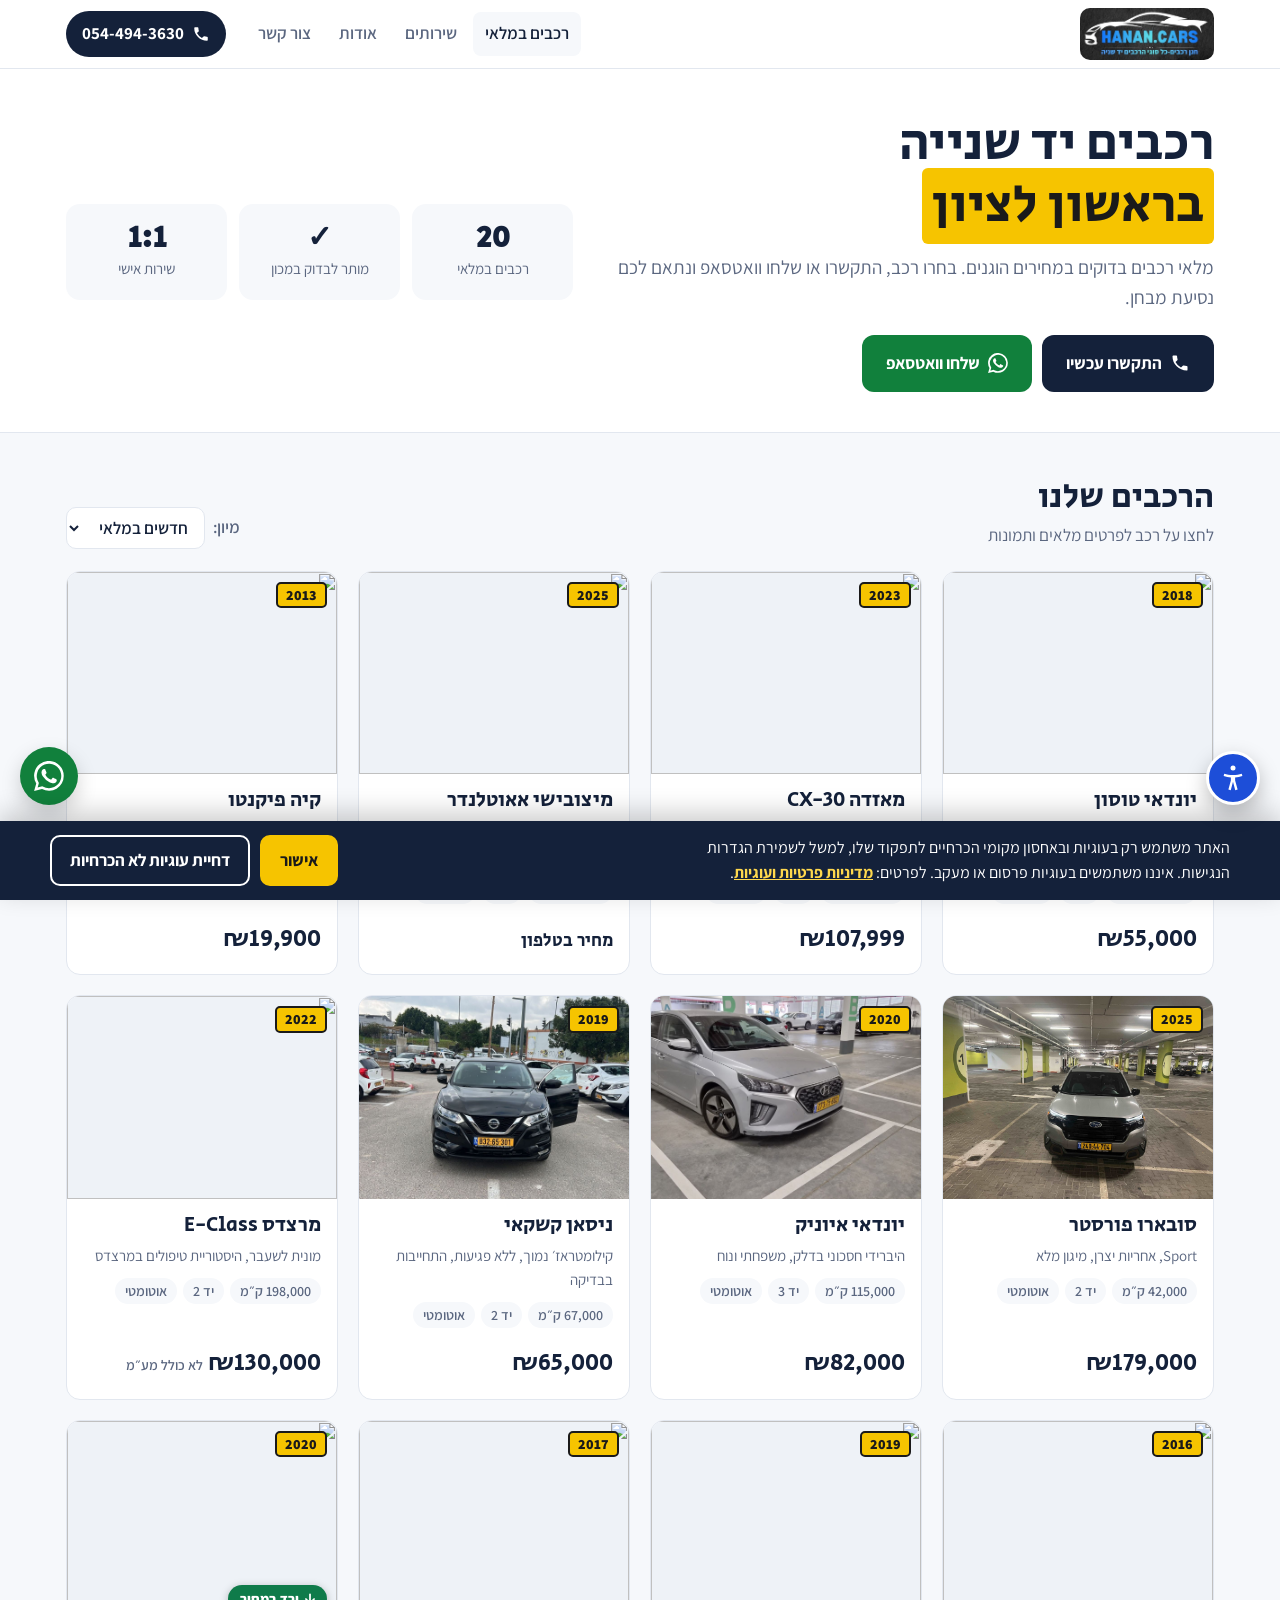
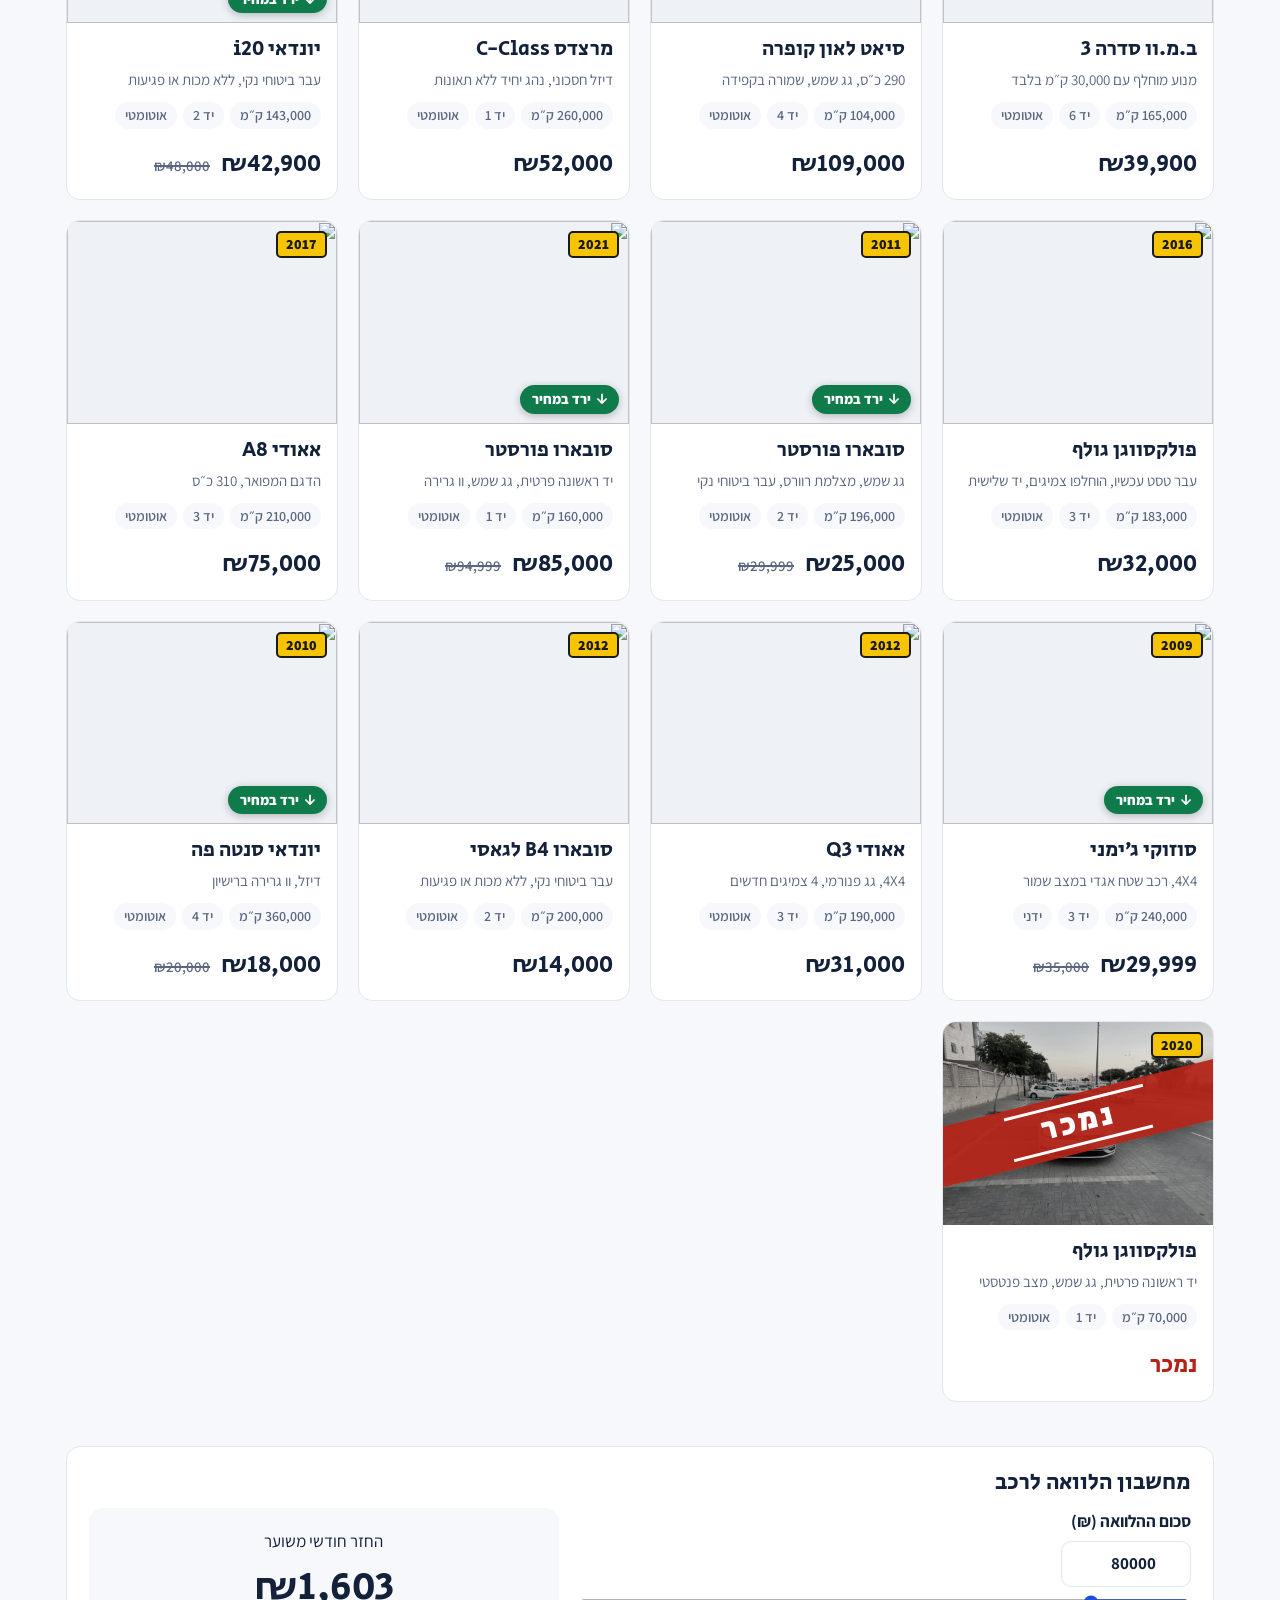
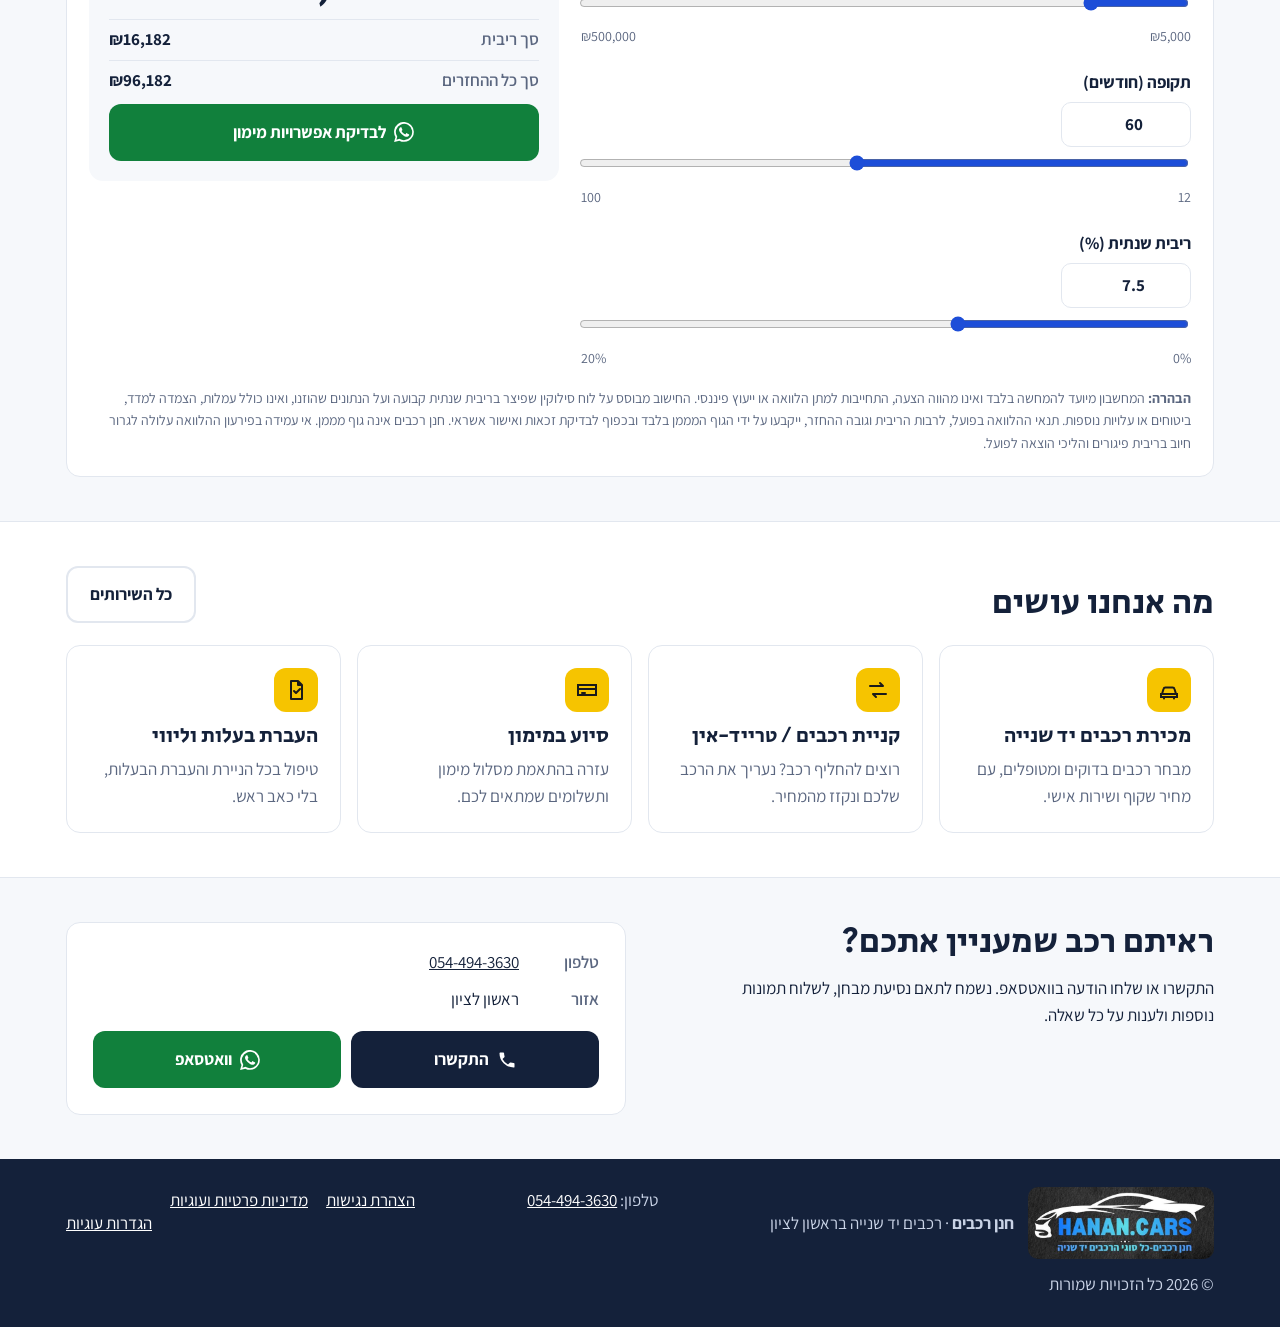
==== commit 69f550e2: "Show price drops like Yad2: old price crossed out, 'ירד במחיר' tag Co-Authored-By: Claude Opus 5.5 <" ====
--- a/index.html
+++ b/index.html
@@ -143,6 +143,10 @@
 .specs-line{display:flex;flex-wrap:wrap;gap:6px;margin:4px 0}
 .chip{background:var(--bg);border-radius:999px;padding:2px 10px;font-size:14px;font-weight:600;color:var(--muted)}
 .price{font-family:var(--display);font-size:24px;margin-top:auto;padding-top:6px;font-variant-numeric:tabular-nums}
+.old-price{font-family:var(--body);font-size:.62em;font-weight:600;color:var(--muted);text-decoration-thickness:2px;margin-inline-start:6px;white-space:nowrap}
+.drop-tag{position:absolute;bottom:10px;right:10px;background:#0f7b4a;color:#fff;font-weight:800;font-size:14px;padding:3px 10px 3px 12px;border-radius:999px;display:flex;align-items:center;gap:4px;box-shadow:0 2px 8px rgba(0,0,0,.25)}
+.drop-tag svg{width:14px;height:14px}
+.car-side .drop-note{color:#0f7b4a;font-weight:800;font-size:15px;margin-top:-6px}
 .price small{font-family:var(--body);font-size:14px;color:var(--muted);font-weight:600}
 
 /* Services */
@@ -299,13 +303,17 @@
   <a id="mWa" class="btn-wa" href="#" target="_blank" rel="noopener">וואטסאפ</a>
 </nav>
 
-<script src="cars.js?v=10"></script>
+<script src="cars.js?v=11"></script>
 <script>
 (function(){
   var B = BUSINESS;
   var tel = "tel:+" + B.phoneIntl;
   function waLink(text){ return "https://wa.me/" + B.phoneIntl + "?text=" + encodeURIComponent(text); }
-  function priceText(c){ return c.price ? "₪" + fmt(c.price) : '<span style="font-size:.75em">מחיר בטלפון</span>'; }
+  function dropped(c){ return !c.sold && c.price && c.oldPrice && c.oldPrice > c.price; }
+  function priceText(c){
+    if (!c.price) return '<span style="font-size:.75em">מחיר בטלפון</span>';
+    return "₪" + fmt(c.price) + (dropped(c) ? ' <s class="old-price"><span class="sr-only">במקום </span>₪' + fmt(c.oldPrice) + '</s>' : '');
+  }
   function inStock(){ return CARS.filter(function(c){ return !c.sold; }).length; }
   function fmt(n){ return Number(n).toLocaleString("he-IL"); }
   function esc(s){ return String(s == null ? "" : s).replace(/[&<>"']/g, function(c){ return {"&":"&amp;","<":"&lt;",">":"&gt;",'"':"&quot;","'":"&#39;"}[c]; }); }
@@ -351,7 +359,7 @@
 
   function cardHTML(c){
     return '<a class="card' + (c.sold ? ' sold' : '') + '" href="#car-' + esc(c.id) + '">' +
-      '<div class="card-img">' + cover(c) + '<span class="card-year">' + esc(c.year) + '</span>' + (c.sold ? '<span class="sold-band" aria-hidden="true"><span>נמכר</span></span>' : '') + '</div>' +
+      '<div class="card-img">' + cover(c) + '<span class="card-year">' + esc(c.year) + '</span>' + (c.sold ? '<span class="sold-band" aria-hidden="true"><span>נמכר</span></span>' : '') + (dropped(c) ? '<span class="drop-tag"><svg viewBox="0 0 24 24" aria-hidden="true"><path d="M12 4v15M5 12l7 7 7-7" stroke="#fff" stroke-width="3" fill="none" stroke-linecap="round" stroke-linejoin="round"/></svg>ירד במחיר</span>' : '') + '</div>' +
       '<div class="card-body">' +
         '<h3>' + esc(c.title) + '</h3>' +
         '<p class="short">' + esc(c.short) + '</p>' +
@@ -550,6 +558,7 @@
         '</div>' +
         '<aside class="car-side">' +
           '<div class="car-price">' + (c.sold ? '<span style="color:#b42318">נמכר</span>' : priceText(c)) + (c.priceNote ? '<small style="display:block;font-family:var(--body);font-size:15px;color:var(--muted)">' + esc(c.priceNote) + '</small>' : '') + '</div>' +
+          (dropped(c) ? '<div class="drop-note">ירד במחיר – חיסכון של ₪' + fmt(c.oldPrice - c.price) + '</div>' : '') +
           '<a class="btn btn-wa" target="_blank" rel="noopener" href="' + waLink(msg) + '">' + ICON_WA + (c.sold ? 'מחפשים רכב דומה? וואטסאפ' : 'יצירת קשר בוואטסאפ') + '</a>' +
           '<a class="btn btn-call" href="' + tel + '">' + ICON_CALL + '<span>התקשרו <span class="ltr">' + esc(B.phone) + '</span></span></a>' +
           '<a class="btn btn-ghost" target="_blank" rel="noopener" href="' + waLink(tradeMsg) + '">טרייד אין</a>' +
